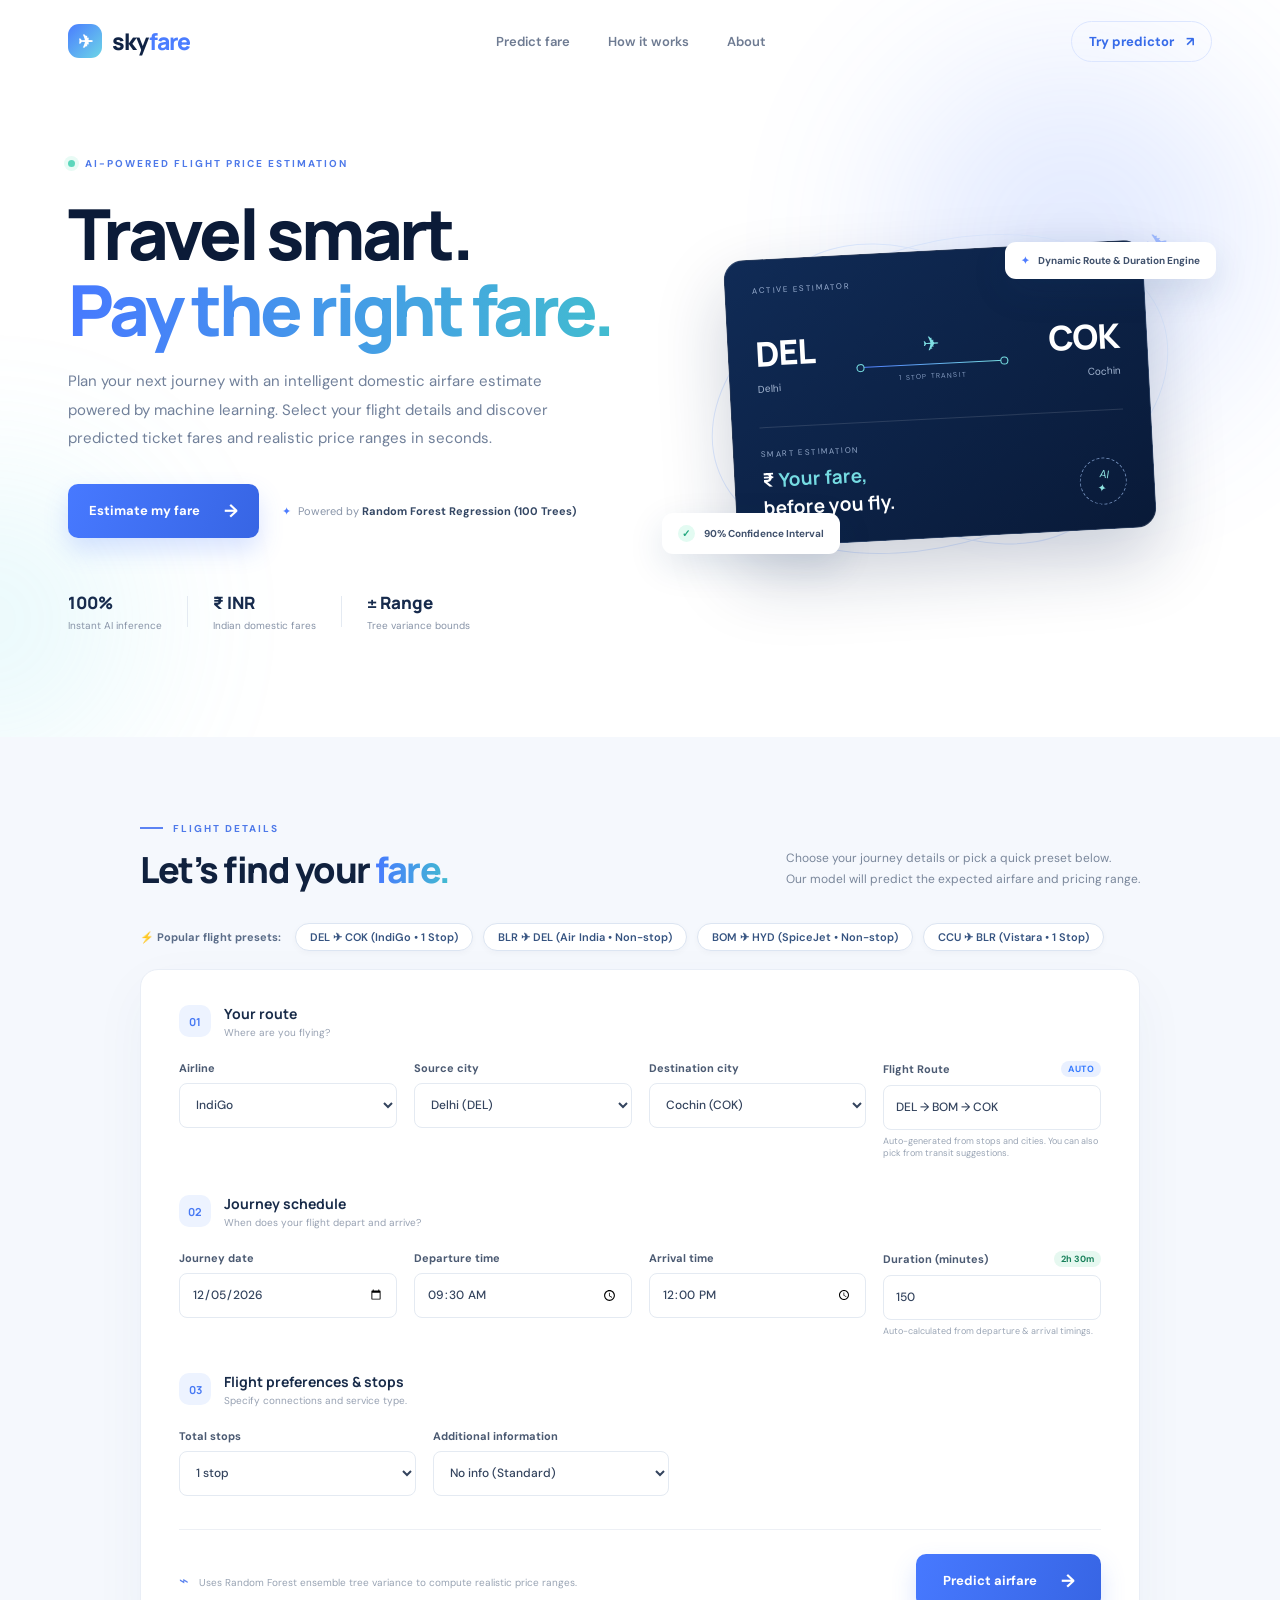
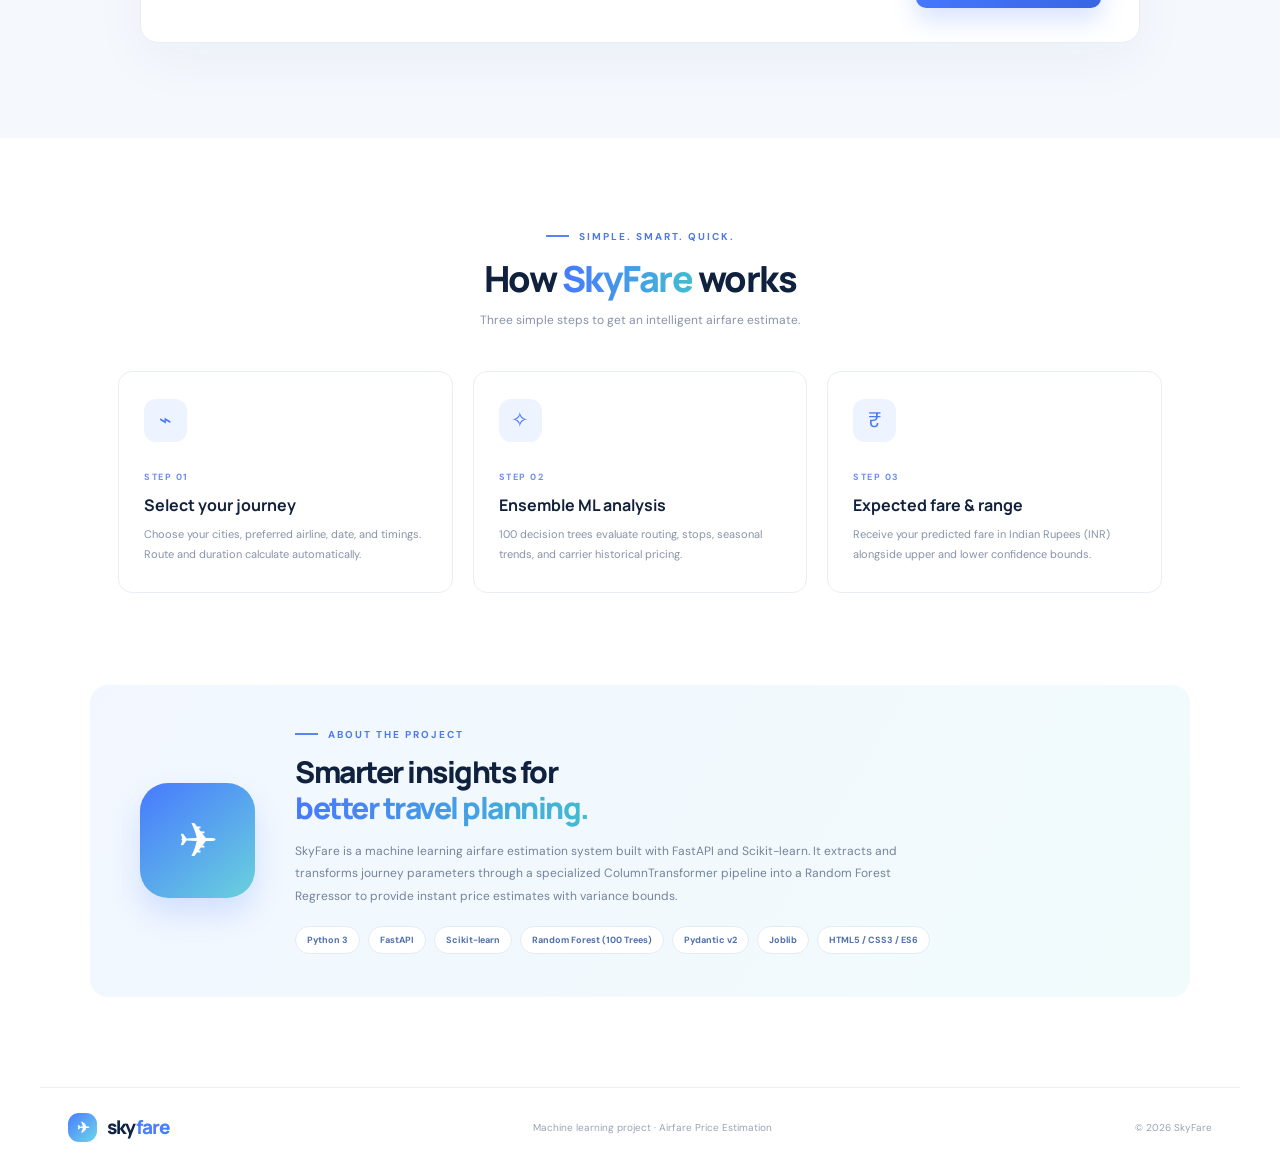
==== index.html @ 03c6019f "Update frontend with auto-route, auto-duration, confidence range, and presets" ====
<!DOCTYPE html>
<html lang="en">
<head>
  <meta charset="UTF-8" />
  <meta name="viewport" content="width=device-width, initial-scale=1.0" />
  <meta name="theme-color" content="#07152f" />
  <title>SkyFare — AI Airfare Predictor</title>
  <link rel="preconnect" href="https://fonts.googleapis.com">
  <link rel="preconnect" href="https://fonts.gstatic.com" crossorigin>
  <link href="https://fonts.googleapis.com/css2?family=DM+Sans:wght@400;500;600;700&family=Manrope:wght@400;500;600;700;800&display=swap" rel="stylesheet">
  <link rel="stylesheet" href="style.css" />
</head>
<body>
  <div class="ambient ambient-one"></div>
  <div class="ambient ambient-two"></div>

  <header class="topbar">
    <a class="brand" href="#">
      <span class="brand-icon">✈</span>
      <span>sky<span class="brand-accent">fare</span></span>
    </a>
    <nav>
      <a href="#predictor">Predict fare</a>
      <a href="#how-it-works">How it works</a>
      <a href="#about">About</a>
    </nav>
    <a class="top-cta" href="#predictor">Try predictor <span>↗</span></a>
  </header>

  <main>
    <section class="hero">
      <div class="hero-copy">
        <div class="eyebrow"><span class="live-dot"></span> AI-POWERED FLIGHT PRICE ESTIMATION</div>
        <h1>Travel smart.<br><span>Pay the right fare.</span></h1>
        <p class="hero-text">Plan your next journey with an intelligent domestic airfare estimate powered by machine learning. Select your flight details and discover predicted ticket fares and realistic price ranges in seconds.</p>
        <div class="hero-actions">
          <a class="primary-btn" href="#predictor">Estimate my fare <span>→</span></a>
          <div class="trust-note"><span class="trust-icon">✦</span><span>Powered by <b>Random Forest Regression (100 Trees)</b></span></div>
        </div>
        <div class="hero-stats">
          <div><strong>100%</strong><small>Instant AI inference</small></div>
          <i></i>
          <div><strong>₹ INR</strong><small>Indian domestic fares</small></div>
          <i></i>
          <div><strong>± Range</strong><small>Tree variance bounds</small></div>
        </div>
      </div>
      <div class="hero-visual">
        <div class="orbit orbit-a"></div><div class="orbit orbit-b"></div>
        <div class="flight-card">
          <div class="flight-card-top"><span>ACTIVE ESTIMATOR</span><span class="flight-status"><b></b> MODEL READY</span></div>
          <div class="route">
            <div><span class="airport-code" id="heroSrcCode">DEL</span><span class="airport-name" id="heroSrcName">Delhi</span></div>
            <div class="route-middle"><span>✈</span><div class="route-line"></div><small id="heroRouteText">DIRECT ROUTE</small></div>
            <div class="route-right"><span class="airport-code" id="heroDestCode">COK</span><span class="airport-name" id="heroDestName">Cochin</span></div>
          </div>
          <div class="flight-divider"></div>
          <div class="ticket-bottom">
            <div><small>SMART ESTIMATION</small><strong>₹ <span class="shine">Your fare,</span><br>before you fly.</strong></div>
            <div class="ticket-stamp">AI<br>✦</div>
          </div>
        </div>
        <div class="floating-chip chip-top"><span>✦</span> Dynamic Route & Duration Engine</div>
        <div class="floating-chip chip-bottom"><span class="chip-check">✓</span> 90% Confidence Interval</div>
        <div class="plane-decoration">✈</div>
      </div>
    </section>

    <section class="predict-section" id="predictor">
      <div class="section-heading">
        <div>
          <div class="eyebrow"><span class="eyebrow-line"></span> FLIGHT DETAILS</div>
          <h2>Let’s find your <span>fare.</span></h2>
        </div>
        <p>Choose your journey details or pick a quick preset below.<br>Our model will predict the expected airfare and pricing range.</p>
      </div>

      <!-- Quick Presets -->
      <div class="presets-container">
        <span class="presets-label">⚡ Popular flight presets:</span>
        <div class="presets-pills">
          <button type="button" class="preset-pill" data-preset="del_cok">DEL ✈ COK (IndiGo • 1 Stop)</button>
          <button type="button" class="preset-pill" data-preset="blr_del">BLR ✈ DEL (Air India • Non-stop)</button>
          <button type="button" class="preset-pill" data-preset="bom_hyd">BOM ✈ HYD (SpiceJet • Non-stop)</button>
          <button type="button" class="preset-pill" data-preset="ccu_blr">CCU ✈ BLR (Vistara • 1 Stop)</button>
        </div>
      </div>

      <form id="fareForm" class="predict-card">
        <!-- Section 1: Route -->
        <div class="form-section-title">
          <span class="step-number">01</span>
          <div><b>Your route</b><small>Where are you flying?</small></div>
        </div>
        <div class="form-grid">
          <label class="field">
            <span>Airline</span>
            <select id="Airline" required>
              <option value="">Select airline</option>
              <option value="IndiGo" selected>IndiGo</option>
              <option value="Air India">Air India</option>
              <option value="Jet Airways">Jet Airways</option>
              <option value="SpiceJet">SpiceJet</option>
              <option value="Vistara">Vistara</option>
              <option value="Air Asia">Air Asia</option>
              <option value="GoAir">GoAir</option>
              <option value="Multiple carriers">Multiple carriers</option>
              <option value="Jet Airways Business">Jet Airways Business</option>
              <option value="Trujet">Trujet</option>
              <option value="Multiple carriers Premium economy">Multiple carriers Premium economy</option>
              <option value="Vistara Premium economy">Vistara Premium economy</option>
            </select>
          </label>

          <label class="field">
            <span>Source city</span>
            <select id="Source" required>
              <option value="">Select source</option>
              <option value="Delhi" selected>Delhi (DEL)</option>
              <option value="Banglore">Bengaluru (BLR)</option>
              <option value="Mumbai">Mumbai (BOM)</option>
              <option value="Kolkata">Kolkata (CCU)</option>
              <option value="Chennai">Chennai (MAA)</option>
            </select>
          </label>

          <label class="field">
            <span>Destination city</span>
            <select id="Destination" required>
              <option value="">Select destination</option>
              <option value="Cochin" selected>Cochin (COK)</option>
              <option value="New Delhi">New Delhi (DEL)</option>
              <option value="Delhi">Delhi (DEL)</option>
              <option value="Hyderabad">Hyderabad (HYD)</option>
              <option value="Banglore">Bengaluru (BLR)</option>
              <option value="Kolkata">Kolkata (CCU)</option>
            </select>
          </label>

          <label class="field">
            <span class="field-title-row">
              <span>Flight Route</span>
              <span id="routeAutoBadge" class="auto-tag">Auto</span>
            </span>
            <input id="Route" type="text" list="routeSuggestions" placeholder="e.g. DEL → BOM → COK" required />
            <datalist id="routeSuggestions"></datalist>
            <small class="field-hint" id="routeHint">Auto-generated from stops and cities. You can also pick from transit suggestions.</small>
          </label>
        </div>

        <!-- Section 2: Journey Schedule -->
        <div class="form-section-title section-spaced">
          <span class="step-number">02</span>
          <div><b>Journey schedule</b><small>When does your flight depart and arrive?</small></div>
        </div>
        <div class="form-grid">
          <label class="field">
            <span>Journey date</span>
            <input id="Journey_Date" type="date" required />
          </label>

          <label class="field">
            <span>Departure time</span>
            <input id="Dep_Time" type="time" value="09:30" required />
          </label>

          <label class="field">
            <span>Arrival time</span>
            <input id="Arrival_Time" type="time" value="12:00" required />
          </label>

          <label class="field">
            <span class="field-title-row">
              <span>Duration (minutes)</span>
              <span id="durationBadge" class="duration-badge">2h 30m</span>
              <span id="nextDayBadge" class="next-day-badge" style="display:none;">+1 Day</span>
            </span>
            <input id="Duration" type="number" min="1" max="2500" value="150" placeholder="e.g. 150" required />
            <small class="field-hint">Auto-calculated from departure & arrival timings.</small>
          </label>
        </div>

        <!-- Section 3: Preferences -->
        <div class="form-section-title section-spaced">
          <span class="step-number">03</span>
          <div><b>Flight preferences & stops</b><small>Specify connections and service type.</small></div>
        </div>
        <div class="form-grid form-grid-last">
          <label class="field">
            <span>Total stops</span>
            <select id="Total_Stops" required>
              <option value="0">Non-stop (Direct)</option>
              <option value="1" selected>1 stop</option>
              <option value="2">2 stops</option>
              <option value="3">3 stops</option>
              <option value="4">4 stops</option>
            </select>
          </label>

          <label class="field">
            <span>Additional information</span>
            <select id="Additional_Info">
              <option value="No info" selected>No info (Standard)</option>
              <option value="In-flight meal not included">In-flight meal not included</option>
              <option value="No check-in baggage included">No check-in baggage included</option>
              <option value="1 Short layover">1 Short layover</option>
              <option value="1 Long layover">1 Long layover</option>
              <option value="Business class">Business class</option>
              <option value="Change airports">Change airports</option>
            </select>
          </label>
        </div>

        <div class="form-footer">
          <div class="secure-note">
            <span>⌁</span> Uses Random Forest ensemble tree variance to compute realistic price ranges.
          </div>
          <button class="primary-btn submit-btn" type="submit" id="predictBtn">
            Predict airfare <span>→</span>
          </button>
        </div>
        <div id="errorMessage" class="message error-message" role="alert"></div>
      </form>

      <!-- Prediction Result Display -->
      <div id="resultCard" class="result-card" aria-live="polite">
        <div class="result-icon">✦</div>
        <div class="result-content">
          <div class="result-top-bar">
            <span class="result-label">YOUR ESTIMATED AIRFARE</span>
            <span id="confidencePill" class="confidence-pill">High confidence</span>
          </div>
          <div class="result-price" id="predictedFare">₹0.00</div>
          
          <div class="result-range-box" id="rangeBox">
            <span class="range-label">Realistic Fare Range:</span>
            <strong id="fareRangeText">₹0 – ₹0</strong>
            <small>(Based on 10th to 90th percentile tree ensemble estimates)</small>
          </div>

          <div class="result-chips" id="resultChips">
            <!-- Dynamically populated tags -->
          </div>
          <p class="result-disclaimer">AI-generated estimation based on historical domestic airline pricing patterns.</p>
        </div>
        <button type="button" id="resetBtn" class="reset-btn">Estimate another flight ↗</button>
      </div>
    </section>

    <section class="how-section" id="how-it-works">
      <div class="center-heading">
        <div class="eyebrow"><span class="eyebrow-line"></span> SIMPLE. SMART. QUICK.</div>
        <h2>How <span>SkyFare</span> works</h2>
        <p>Three simple steps to get an intelligent airfare estimate.</p>
      </div>
      <div class="steps">
        <article class="step-card">
          <div class="step-icon">⌁</div>
          <span class="step-count">STEP 01</span>
          <h3>Select your journey</h3>
          <p>Choose your cities, preferred airline, date, and timings. Route and duration calculate automatically.</p>
        </article>
        <article class="step-card">
          <div class="step-icon">✧</div>
          <span class="step-count">STEP 02</span>
          <h3>Ensemble ML analysis</h3>
          <p>100 decision trees evaluate routing, stops, seasonal trends, and carrier historical pricing.</p>
        </article>
        <article class="step-card">
          <div class="step-icon">₹</div>
          <span class="step-count">STEP 03</span>
          <h3>Expected fare & range</h3>
          <p>Receive your predicted fare in Indian Rupees (INR) alongside upper and lower confidence bounds.</p>
        </article>
      </div>
    </section>

    <section class="about-section" id="about">
      <div class="about-mark">✈</div>
      <div>
        <div class="eyebrow"><span class="eyebrow-line"></span> ABOUT THE PROJECT</div>
        <h2>Smarter insights for<br><span>better travel planning.</span></h2>
        <p>SkyFare is a machine learning airfare estimation system built with FastAPI and Scikit-learn. It extracts and transforms journey parameters through a specialized ColumnTransformer pipeline into a Random Forest Regressor to provide instant price estimates with variance bounds.</p>
        <div class="tech-pills">
          <span>Python 3</span>
          <span>FastAPI</span>
          <span>Scikit-learn</span>
          <span>Random Forest (100 Trees)</span>
          <span>Pydantic v2</span>
          <span>Joblib</span>
          <span>HTML5 / CSS3 / ES6</span>
        </div>
      </div>
    </section>
  </main>

  <footer>
    <a class="brand" href="#">
      <span class="brand-icon">✈</span>
      <span>sky<span class="brand-accent">fare</span></span>
    </a>
    <span>Machine learning project · Airfare Price Estimation</span>
    <span>© 2026 SkyFare</span>
  </footer>

  <script src="script.js"></script>
</body>
</html>
---- style.css ----
*{box-sizing:border-box;margin:0;padding:0}
:root{--navy:#07152f;--navy2:#0c2144;--blue:#4779ff;--cyan:#71d9e8;--ink:#12213c;--muted:#71809a;--line:#e8edf5;--pale:#f5f8fd}
html{scroll-behavior:smooth}body{font-family:"DM Sans",sans-serif;color:var(--ink);background:#fff;overflow-x:hidden}
a{text-decoration:none;color:inherit}.ambient{position:absolute;border-radius:50%;filter:blur(90px);opacity:.16;pointer-events:none}.ambient-one{width:360px;height:360px;background:#4e7dff;top:60px;right:2%}.ambient-two{width:280px;height:280px;background:#65d7e8;top:480px;left:-150px}
.topbar{height:82px;max-width:1200px;margin:auto;padding:0 28px;display:flex;align-items:center;justify-content:space-between;position:relative;z-index:2}.brand{display:flex;align-items:center;gap:10px;font:800 23px Manrope,sans-serif;letter-spacing:-1px;color:#102344}.brand-icon{display:grid;place-items:center;width:34px;height:34px;border-radius:11px;background:linear-gradient(135deg,#4a7dff,#6dd6e7);color:white;font-size:18px}.brand-accent{color:#4b7dff}.topbar nav{display:flex;gap:38px;color:#6e7b92;font-size:13px;font-weight:600}.topbar nav a:hover{color:#4779ff}.top-cta{font-size:13px;font-weight:700;color:#376be9;border:1px solid #dce6ff;border-radius:30px;padding:11px 17px}.top-cta span{margin-left:9px}
.hero{max-width:1200px;margin:0 auto;padding:75px 28px 105px;display:grid;grid-template-columns:1.02fr .98fr;align-items:center;gap:35px;position:relative;z-index:1}.eyebrow{font-size:10px;letter-spacing:2px;color:#4e79e9;font-weight:700;display:flex;align-items:center;gap:10px}.live-dot{width:7px;height:7px;background:#5bd6bb;border-radius:50%;box-shadow:0 0 0 4px #e8fbf5}.hero h1{font:800 clamp(48px,5.5vw,72px)/1.08 Manrope,sans-serif;letter-spacing:-3.7px;color:#0b1b38;margin:25px 0 20px}.hero h1 span,.section-heading h2 span,.center-heading h2 span,.about-section h2 span{background:linear-gradient(90deg,#4779ff,#42bcd0);-webkit-background-clip:text;background-clip:text;color:transparent}.hero-text{max-width:510px;color:#71809a;font-size:15px;line-height:1.9}.hero-actions{display:flex;align-items:center;gap:23px;margin-top:31px;flex-wrap:wrap}.primary-btn{border:0;display:inline-flex;align-items:center;justify-content:center;gap:24px;padding:15px 21px;border-radius:10px;background:linear-gradient(110deg,#4779ff,#3765e4);color:white;font:700 13px "DM Sans";box-shadow:0 12px 25px #4779ff35;cursor:pointer;transition:.2s}.primary-btn:hover{transform:translateY(-2px);box-shadow:0 16px 30px #4779ff50}.primary-btn span{font-size:18px}.trust-note{font-size:11px;color:#8995a9}.trust-note b{color:#344764}.trust-icon{color:#4d7cff;margin-right:7px}.hero-stats{display:flex;align-items:center;gap:25px;margin-top:53px}.hero-stats div{display:flex;flex-direction:column;gap:5px}.hero-stats strong{font:800 17px Manrope;color:#172b4d}.hero-stats small{font-size:10px;color:#8793a7}.hero-stats i{height:31px;width:1px;background:#e4eaf2}
.hero-visual{height:400px;display:grid;place-items:center;position:relative}.orbit{position:absolute;border:1px solid #dfeaff;border-radius:50%;transform:rotate(-18deg)}.orbit-a{width:470px;height:300px}.orbit-b{width:390px;height:250px;transform:rotate(34deg)}.flight-card{position:relative;z-index:1;width:min(100%,420px);padding:25px 27px 24px;background:linear-gradient(145deg,#102b56,#091a38);border:1px solid #ffffff22;border-radius:20px;box-shadow:0 30px 70px #10264c38;color:white;transform:rotate(-3deg)}.flight-card-top{display:flex;justify-content:space-between;align-items:center;font-size:8px;letter-spacing:1.5px;color:#9cb1d3}.flight-status{color:#8ce5d0;font-size:7px;letter-spacing:1px}.flight-status b{display:inline-block;width:5px;height:5px;background:#69dbb8;border-radius:50%;margin-right:5px}.route{display:flex;align-items:center;justify-content:space-between;margin:35px 0 30px}.airport-code{display:block;font:800 34px Manrope;letter-spacing:-1px}.airport-name{font-size:10px;color:#a6b8d3}.route-middle{width:42%;display:flex;flex-direction:column;align-items:center;gap:7px;color:#7fe0e5}.route-middle>span{font-size:20px}.route-line{height:1px;width:100%;background:linear-gradient(90deg,#4d79ff,#79e1e0);position:relative}.route-line:before,.route-line:after{content:"";position:absolute;top:-3px;width:6px;height:6px;border:1px solid #77dfe1;border-radius:50%;background:#10264b}.route-line:before{left:0}.route-line:after{right:0}.route-middle small{font-size:7px;letter-spacing:1.2px;color:#8198bd}.route-right{text-align:right}.flight-divider{height:1px;background:#ffffff20}.ticket-bottom{display:flex;justify-content:space-between;align-items:end;padding-top:21px}.ticket-bottom small{display:block;color:#93a8c9;font-size:8px;letter-spacing:1.4px;margin-bottom:8px}.ticket-bottom strong{font:700 19px/1.45 Manrope}.shine{color:#75dbe2}.ticket-stamp{width:47px;height:47px;border:1px dashed #6e8ab6;border-radius:50%;display:grid;place-content:center;text-align:center;color:#8fe3e1;font-size:11px;line-height:1.2;transform:rotate(12deg)}.floating-chip{position:absolute;z-index:2;padding:12px 16px;border-radius:11px;background:white;box-shadow:0 12px 35px #1b3d7020;font-size:10px;font-weight:700;color:#40516c}.chip-top{top:48px;right:-4px}.chip-top span{color:#4e7cff;margin-right:7px}.chip-bottom{bottom:40px;left:-7px}.chip-check{display:inline-grid;place-items:center;width:17px;height:17px;background:#e3fbf2;color:#22a77e;border-radius:50%;margin-right:7px}.plane-decoration{position:absolute;right:8%;top:8%;font-size:27px;color:#7ba1ff;transform:rotate(-12deg);opacity:.65}
.predict-section{background:var(--pale);padding:85px 24px 95px;position:relative}.section-heading{max-width:1000px;margin:0 auto 32px;display:flex;justify-content:space-between;align-items:end}.section-heading h2,.center-heading h2,.about-section h2{font:800 36px/1.2 Manrope;letter-spacing:-1.5px;margin-top:13px;color:#10213e}.section-heading p{font-size:12px;line-height:1.8;color:#7a879b}.eyebrow-line{width:23px;height:2px;background:#5c83f3}.predict-card{max-width:1000px;margin:auto;background:#fff;border:1px solid #e9eef6;border-radius:18px;padding:34px 38px;box-shadow:0 18px 55px #1b3d700b}.form-section-title{display:flex;align-items:center;gap:13px;margin-bottom:22px}.step-number{width:32px;height:32px;border-radius:10px;display:grid;place-items:center;background:#edf3ff;color:#4779f4;font:700 11px Manrope}.form-section-title b{display:block;font:700 14px Manrope;color:#182b49}.form-section-title small{display:block;color:#97a1b2;font-size:10px;margin-top:3px}.section-spaced{margin-top:35px}.form-grid{display:grid;grid-template-columns:repeat(4,1fr);gap:17px}.field{display:flex;flex-direction:column;gap:8px;font-size:11px;font-weight:700;color:#4b5a72}.field input,.field select{width:100%;height:45px;border:1px solid #e4eaf2;border-radius:8px;padding:0 12px;background:#fff;color:#34445e;font:500 12px "DM Sans";outline:none;transition:.2s}.field input:focus,.field select:focus{border-color:#6d91ff;box-shadow:0 0 0 3px #4779ff15}.field input::placeholder{color:#b0bac9}.field-hint{font-size:9px;color:#9aa5b5;font-weight:400;margin-top:-3px}.form-grid-last{grid-template-columns:repeat(2,minmax(0,1fr));max-width:490px}.form-footer{margin-top:33px;padding-top:24px;border-top:1px solid #edf0f5;display:flex;justify-content:space-between;align-items:center;gap:20px}.secure-note{font-size:10px;color:#98a3b3}.secure-note span{font-size:16px;color:#5b83ef;margin-right:7px}.submit-btn{min-width:185px}.message{display:none;margin-top:18px;padding:12px 14px;border-radius:8px;font-size:12px}.error-message{background:#fff0f0;color:#b43e4b}.result-card{display:none;max-width:1000px;margin:20px auto 0;padding:24px 30px;background:#0d2850;border-radius:15px;color:white;align-items:center;gap:18px;box-shadow:0 15px 35px #102b5625}.result-card.show{display:flex;animation:rise .4s ease}.result-icon{width:46px;height:46px;border-radius:14px;display:grid;place-items:center;background:#ffffff17;color:#7de0df;font-size:22px}.result-label{font-size:9px;letter-spacing:1.7px;color:#a9bddb}.result-price{font:800 34px Manrope;margin:4px 0}.result-card p{font-size:10px;color:#a9bddb}.reset-btn{margin-left:auto;border:1px solid #ffffff42;background:transparent;color:white;border-radius:8px;padding:11px 14px;font:600 10px "DM Sans";cursor:pointer}
.how-section{max-width:1100px;margin:auto;padding:92px 28px}.center-heading{text-align:center}.center-heading .eyebrow{justify-content:center}.center-heading h2{margin-top:14px}.center-heading>p{font-size:12px;color:#8793a7;margin-top:12px}.steps{display:grid;grid-template-columns:repeat(3,1fr);gap:20px;margin-top:43px}.step-card{padding:27px 25px;border:1px solid #e9eef5;border-radius:14px;background:#fff;transition:.2s}.step-card:hover{transform:translateY(-5px);box-shadow:0 18px 40px #1c3d7010}.step-icon{width:43px;height:43px;display:grid;place-items:center;border-radius:12px;background:#edf3ff;color:#4779f4;font-size:21px;margin-bottom:22px}.step-count{font-size:9px;letter-spacing:1.5px;color:#6b8df1;font-weight:700}.step-card h3{font:700 16px Manrope;margin:9px 0}.step-card p{font-size:11px;line-height:1.8;color:#8793a7}
.about-section{max-width:1100px;margin:0 auto 90px;padding:43px 50px;background:linear-gradient(120deg,#f2f7ff,#f1fbfc);border-radius:18px;display:flex;gap:40px;align-items:center}.about-mark{flex:0 0 115px;height:115px;border-radius:28px;background:linear-gradient(140deg,#4779ff,#69d2dc);display:grid;place-items:center;color:white;font-size:48px;box-shadow:0 16px 30px #4779ff30}.about-section h2{font-size:30px}.about-section p{max-width:650px;font-size:12px;line-height:1.9;color:#74839a;margin:14px 0 18px}.tech-pills{display:flex;gap:8px;flex-wrap:wrap}.tech-pills span{font-size:9px;font-weight:700;color:#4f6fae;background:#fff;border:1px solid #e3ebf8;border-radius:20px;padding:7px 11px}
footer{max-width:1200px;margin:auto;padding:25px 28px 32px;display:flex;align-items:center;justify-content:space-between;border-top:1px solid #edf0f5}footer .brand{font-size:19px}footer .brand-icon{width:29px;height:29px;font-size:15px}footer>span{font-size:10px;color:#9aa4b3}
@keyframes rise{from{opacity:0;transform:translateY(12px)}to{opacity:1;transform:translateY(0)}}
@media(max-width:850px){.hero{grid-template-columns:1fr;padding-top:55px;gap:5px}.hero-visual{height:360px}.hero-copy{max-width:650px}.form-grid{grid-template-columns:repeat(2,1fr)}.section-heading{align-items:start;gap:20px}.about-section{margin-left:24px;margin-right:24px}}
@media(max-width:600px){.topbar{height:70px;padding:0 19px}.topbar nav{display:none}.top-cta{font-size:11px;padding:9px 12px}.hero{padding:48px 21px 70px}.hero h1{font-size:49px;letter-spacing:-2.7px}.hero-text{font-size:13px}.hero-stats{gap:14px;margin-top:38px}.hero-stats small{font-size:8px}.hero-visual{height:320px;margin-top:5px}.flight-card{padding:21px;width:94%}.airport-code{font-size:29px}.chip-top{right:0;top:17px}.chip-bottom{left:0;bottom:16px}.orbit-a{width:340px;height:250px}.orbit-b{width:300px;height:210px}.predict-section{padding:65px 15px}.section-heading{display:block;padding:0 7px}.section-heading h2,.center-heading h2{font-size:30px}.section-heading p{margin-top:12px}.predict-card{padding:25px 19px}.form-grid,.form-grid-last{grid-template-columns:1fr;max-width:none;gap:14px}.section-spaced{margin-top:29px}.form-footer{align-items:stretch;flex-direction:column}.submit-btn{width:100%}.result-card{align-items:flex-start;flex-wrap:wrap;padding:20px}.result-price{font-size:29px}.reset-btn{margin:5px 0 0 64px}.how-section{padding:68px 20px}.steps{grid-template-columns:1fr;gap:12px;margin-top:30px}.step-card{padding:22px}.about-section{margin:0 15px 60px;padding:28px 23px;display:block}.about-mark{width:75px;height:75px;font-size:33px;margin-bottom:25px;border-radius:20px}.about-section h2{font-size:27px}footer{padding:22px 20px;gap:12px;flex-wrap:wrap}footer>span:nth-child(2){order:3;width:100%}}

.spinner{display:inline-block;width:13px;height:13px;border:2px solid #ffffff70;border-top-color:#fff;border-radius:50%;animation:spin .7s linear infinite}@keyframes spin{to{transform:rotate(360deg)}}

/* ========================================================
   SkyFare 2.0 Upgraded Styles: Presets, Badges, Ranges
   ======================================================== */
.presets-container{max-width:1000px;margin:0 auto 18px;display:flex;align-items:center;gap:14px;flex-wrap:wrap}
.presets-label{font-size:11px;font-weight:700;color:#5a6c88}
.presets-pills{display:flex;gap:10px;flex-wrap:wrap}
.preset-pill{border:1px solid #dce5f2;background:#fff;border-radius:20px;padding:6px 14px;font:600 11px 'DM Sans',sans-serif;color:#355380;cursor:pointer;transition:all .2s ease;box-shadow:0 2px 6px #10264c08}
.preset-pill:hover{border-color:#4779ff;color:#4779ff;transform:translateY(-1px);box-shadow:0 4px 12px #4779ff20}
.preset-pill:active{transform:translateY(0)}

.field-title-row{display:flex;justify-content:space-between;align-items:center;width:100%}
.auto-tag{font-size:9px;font-weight:700;color:#357aff;background:#e9f0ff;padding:2px 7px;border-radius:10px;text-transform:uppercase;letter-spacing:.5px}
.duration-badge{font-size:9px;font-weight:700;color:#18805a;background:#e6f8f0;padding:2px 7px;border-radius:10px}
.next-day-badge{font-size:9px;font-weight:700;color:#c05621;background:#feebc8;padding:2px 7px;border-radius:10px}

.result-content{flex:1;display:flex;flex-direction:column;gap:6px}
.result-top-bar{display:flex;align-items:center;gap:12px;flex-wrap:wrap}
.confidence-pill{font-size:9px;font-weight:700;color:#49e3be;background:#ffffff15;border:1px solid #49e3be40;padding:3px 9px;border-radius:12px;text-transform:uppercase;letter-spacing:.8px}

.result-range-box{margin:8px 0;padding:10px 14px;background:#ffffff0d;border:1px solid #ffffff1a;border-radius:10px;display:flex;align-items:baseline;gap:8px;flex-wrap:wrap}
.range-label{font-size:11px;color:#9cb5d8}
.result-range-box strong{font:700 16px Manrope,sans-serif;color:#7fe0e5}
.result-range-box small{font-size:9px;color:#859bb8}

.result-chips{display:flex;gap:8px;margin-top:4px;flex-wrap:wrap}
.result-chip{font-size:10px;font-weight:600;color:#cfe2ff;background:#ffffff12;padding:4px 10px;border-radius:6px;border:1px solid #ffffff18}
.result-disclaimer{font-size:9px;color:#89a2c3;margin-top:6px}
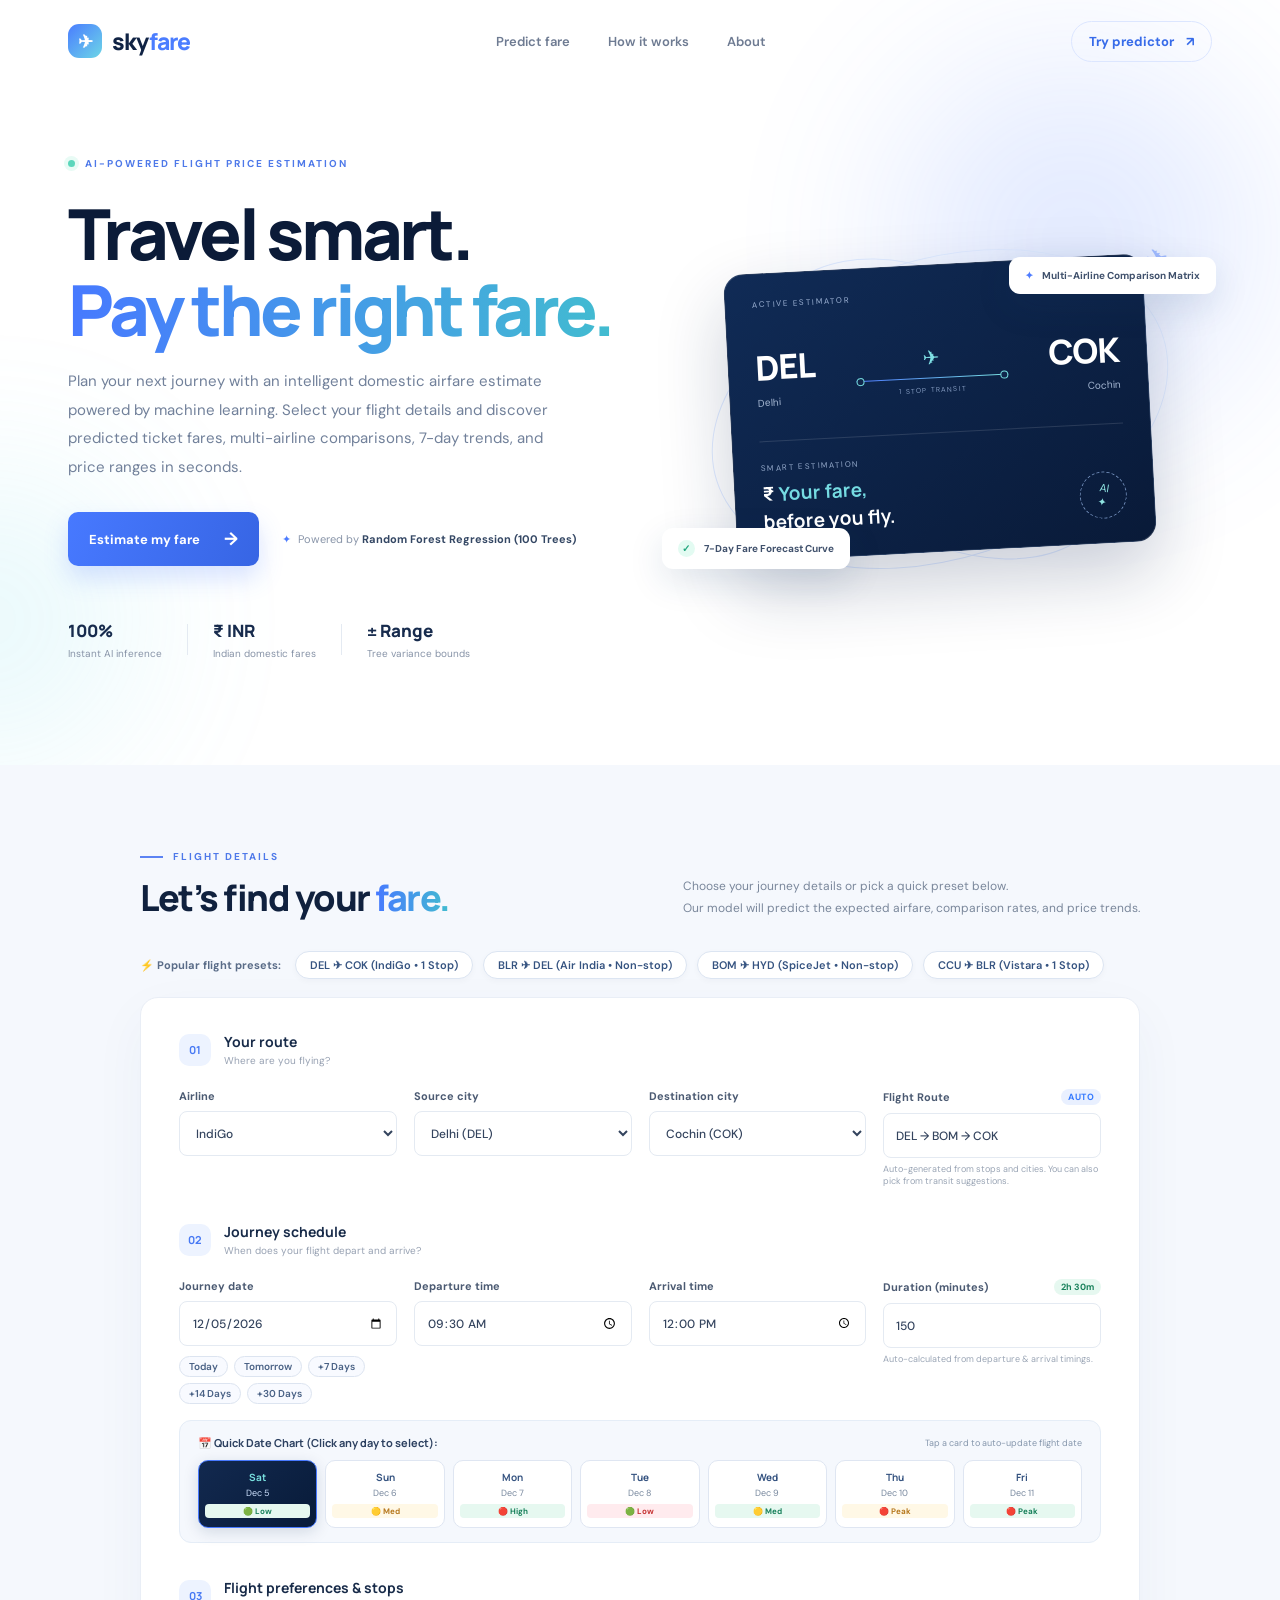
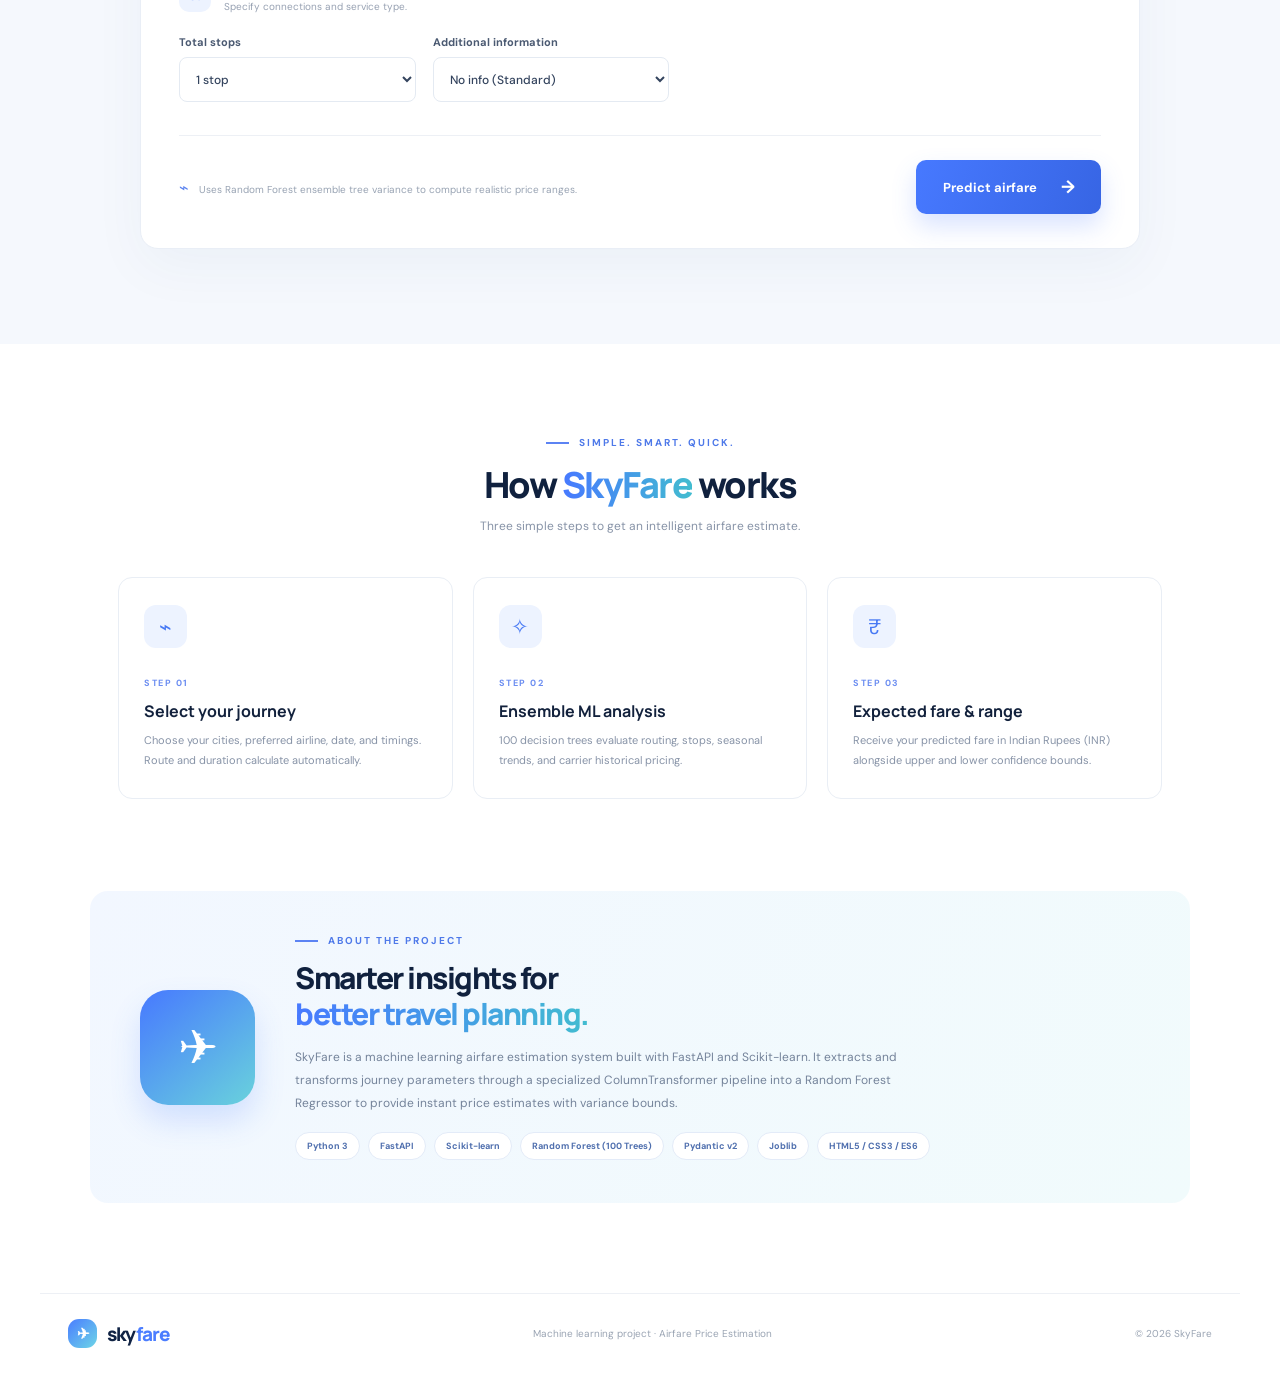
==== commit 236ab544: "Update frontend branch with date strip, multi-airline comparison, and 7-day trend chart" ====
--- a/index.html
+++ b/index.html
@@ -32,7 +32,7 @@
       <div class="hero-copy">
         <div class="eyebrow"><span class="live-dot"></span> AI-POWERED FLIGHT PRICE ESTIMATION</div>
         <h1>Travel smart.<br><span>Pay the right fare.</span></h1>
-        <p class="hero-text">Plan your next journey with an intelligent domestic airfare estimate powered by machine learning. Select your flight details and discover predicted ticket fares and realistic price ranges in seconds.</p>
+        <p class="hero-text">Plan your next journey with an intelligent domestic airfare estimate powered by machine learning. Select your flight details and discover predicted ticket fares, multi-airline comparisons, 7-day trends, and price ranges in seconds.</p>
         <div class="hero-actions">
           <a class="primary-btn" href="#predictor">Estimate my fare <span>→</span></a>
           <div class="trust-note"><span class="trust-icon">✦</span><span>Powered by <b>Random Forest Regression (100 Trees)</b></span></div>
@@ -60,8 +60,8 @@
             <div class="ticket-stamp">AI<br>✦</div>
           </div>
         </div>
-        <div class="floating-chip chip-top"><span>✦</span> Dynamic Route & Duration Engine</div>
-        <div class="floating-chip chip-bottom"><span class="chip-check">✓</span> 90% Confidence Interval</div>
+        <div class="floating-chip chip-top"><span>✦</span> Multi-Airline Comparison Matrix</div>
+        <div class="floating-chip chip-bottom"><span class="chip-check">✓</span> 7-Day Fare Forecast Curve</div>
         <div class="plane-decoration">✈</div>
       </div>
     </section>
@@ -72,7 +72,7 @@
           <div class="eyebrow"><span class="eyebrow-line"></span> FLIGHT DETAILS</div>
           <h2>Let’s find your <span>fare.</span></h2>
         </div>
-        <p>Choose your journey details or pick a quick preset below.<br>Our model will predict the expected airfare and pricing range.</p>
+        <p>Choose your journey details or pick a quick preset below.<br>Our model will predict the expected airfare, comparison rates, and price trends.</p>
       </div>
 
       <!-- Quick Presets -->
@@ -154,10 +154,19 @@
           <div><b>Journey schedule</b><small>When does your flight depart and arrive?</small></div>
         </div>
         <div class="form-grid">
-          <label class="field">
-            <span>Journey date</span>
-            <input id="Journey_Date" type="date" required />
-          </label>
+          <div class="field field-date-group">
+            <label class="field">
+              <span>Journey date</span>
+              <input id="Journey_Date" type="date" required />
+            </label>
+            <div class="quick-dates-pills">
+              <button type="button" class="date-chip" data-days="0">Today</button>
+              <button type="button" class="date-chip" data-days="1">Tomorrow</button>
+              <button type="button" class="date-chip" data-days="7">+7 Days</button>
+              <button type="button" class="date-chip" data-days="14">+14 Days</button>
+              <button type="button" class="date-chip" data-days="30">+30 Days</button>
+            </div>
+          </div>
 
           <label class="field">
             <span>Departure time</span>
@@ -178,6 +187,17 @@
             <input id="Duration" type="number" min="1" max="2500" value="150" placeholder="e.g. 150" required />
             <small class="field-hint">Auto-calculated from departure & arrival timings.</small>
           </label>
+        </div>
+
+        <!-- Interactive 7-Day Date Calendar Strip -->
+        <div class="date-strip-container">
+          <div class="date-strip-header">
+            <span class="date-strip-title">📅 Quick Date Chart (Click any day to select):</span>
+            <span class="date-strip-hint">Tap a card to auto-update flight date</span>
+          </div>
+          <div class="date-cards-strip" id="dateCardsStrip">
+            <!-- Dynamically populated with 7 interactive day cards -->
+          </div>
         </div>
 
         <!-- Section 3: Preferences -->
@@ -241,7 +261,57 @@
           <div class="result-chips" id="resultChips">
             <!-- Dynamically populated tags -->
           </div>
-          <p class="result-disclaimer">AI-generated estimation based on historical domestic airline pricing patterns.</p>
+
+          <!-- Feature 1: Buy Now vs. Wait Advisory -->
+          <div class="advisory-card" id="advisoryCard">
+            <div class="advisory-badge" id="advisoryBadge">BUY NOW</div>
+            <div class="advisory-text">
+              <b id="advisoryHeadline">Optimal Booking Window</b>
+              <p id="advisoryMessage">Seats in lower booking classes are selling out.</p>
+            </div>
+          </div>
+
+          <!-- Feature 2: 7-Day Fare Trend Chart -->
+          <div class="trend-section" id="trendSection">
+            <div class="trend-header">
+              <span class="trend-title">📅 7-Day Fare Forecast Curve</span>
+              <small class="trend-subtitle">Click any day to switch date</small>
+            </div>
+            <div class="trend-bars" id="trendBars">
+              <!-- Rendered dynamically -->
+            </div>
+          </div>
+
+          <!-- Feature 3: Multi-Airline Comparison Matrix -->
+          <div class="airline-comp-section" id="airlineCompSection">
+            <div class="comp-header">
+              <span class="comp-title">✈️ Live Multi-Airline Fare Comparison</span>
+              <small class="comp-subtitle">Compare rates for this route & schedule</small>
+            </div>
+            <div class="airline-grid" id="airlineGrid">
+              <!-- Rendered dynamically -->
+            </div>
+          </div>
+
+          <!-- Feature 4: Explainable AI (XAI) Cost Breakdown -->
+          <div class="xai-section" id="xaiSection">
+            <div class="xai-header">
+              <span class="xai-title">🧠 Explainable AI (XAI) — Price Drivers</span>
+              <small class="xai-subtitle">Estimated factor contributions</small>
+            </div>
+            <div class="xai-list" id="xaiList">
+              <!-- Rendered dynamically -->
+            </div>
+          </div>
+
+          <!-- Feature 5: Direct vs Connecting Tradeoff -->
+          <div class="tradeoff-card" id="tradeoffCard">
+            <div class="tradeoff-icon">⚖️</div>
+            <div class="tradeoff-body">
+              <b>Non-Stop vs. 1-Stop Transit Trade-off</b>
+              <p id="tradeoffText">Loading comparison...</p>
+            </div>
+          </div>
         </div>
         <button type="button" id="resetBtn" class="reset-btn">Estimate another flight ↗</button>
       </div>
--- a/style.css
+++ b/style.css
@@ -42,3 +42,96 @@
 .result-chips{display:flex;gap:8px;margin-top:4px;flex-wrap:wrap}
 .result-chip{font-size:10px;font-weight:600;color:#cfe2ff;background:#ffffff12;padding:4px 10px;border-radius:6px;border:1px solid #ffffff18}
 .result-disclaimer{font-size:9px;color:#89a2c3;margin-top:6px}
+
+/* ========================================================
+   SkyFare 2.5 — Interactive Date Strip & ML Features
+   ======================================================== */
+.field-date-group{display:flex;flex-direction:column;gap:8px}
+.quick-dates-pills{display:flex;gap:6px;flex-wrap:wrap;margin-top:2px}
+.date-chip{border:1px solid #dce4f0;background:#f8faff;border-radius:12px;padding:3px 9px;font:600 10px 'DM Sans',sans-serif;color:#496185;cursor:pointer;transition:.15s}
+.date-chip:hover{background:#4779ff;color:#fff;border-color:#4779ff}
+
+.date-strip-container{margin-top:16px;padding:14px 18px;background:#f5f8fd;border:1px solid #e5edf7;border-radius:12px}
+.date-strip-header{display:flex;justify-content:space-between;align-items:center;margin-bottom:10px}
+.date-strip-title{font:700 11px Manrope,sans-serif;color:#2c4060}
+.date-strip-hint{font-size:9px;color:#8596ac}
+.date-cards-strip{display:grid;grid-template-columns:repeat(7,1fr);gap:8px}
+.date-card{padding:9px 6px;background:#fff;border:1px solid #dfe6f2;border-radius:10px;text-align:center;cursor:pointer;transition:all .2s ease;display:flex;flex-direction:column;gap:3px}
+.date-card:hover{transform:translateY(-2px);border-color:#4779ff;box-shadow:0 4px 12px #4779ff18}
+.date-card.active{background:linear-gradient(135deg,#12294f,#081b39);border-color:#4779ff;color:#fff;box-shadow:0 4px 15px #11284d25}
+.date-card-day{font:700 10px Manrope;color:#355380}
+.date-card.active .date-card-day{color:#79e1e0}
+.date-card-date{font-size:9px;color:#78889e}
+.date-card.active .date-card-date{color:#cfe2ff}
+.date-card-tag{font-size:8px;font-weight:700;padding:2px 4px;border-radius:4px;margin-top:2px;display:inline-block}
+.tag-low{background:#e6f8f0;color:#18805a}
+.tag-med{background:#fff8e6;color:#b7791f}
+.tag-high{background:#ffebee;color:#c53030}
+
+/* Advisory Banner */
+.advisory-card{display:flex;align-items:center;gap:14px;padding:14px 18px;background:#ffffff12;border:1px solid #ffffff24;border-radius:12px;margin:12px 0}
+.advisory-badge{font:800 11px Manrope;padding:5px 12px;border-radius:8px;letter-spacing:.8px;text-transform:uppercase;white-space:nowrap}
+.badge-danger{background:#e53e3e;color:#fff}
+.badge-warning{background:#dd6b20;color:#fff}
+.badge-info{background:#3182ce;color:#fff}
+.badge-success{background:#38a169;color:#fff}
+.advisory-text b{display:block;font:700 13px Manrope;color:#fff;margin-bottom:2px}
+.advisory-text p{font-size:10px;color:#adc3e2;line-height:1.4}
+
+/* 7-Day Trend Chart */
+.trend-section{margin:14px 0;padding:16px 20px;background:#ffffff0d;border:1px solid #ffffff18;border-radius:12px}
+.trend-header{display:flex;justify-content:space-between;align-items:baseline;margin-bottom:14px}
+.trend-title{font:700 12px Manrope;color:#7fe0e5}
+.trend-subtitle{font-size:9px;color:#8ba2c2}
+.trend-bars{display:grid;grid-template-columns:repeat(7,1fr);gap:10px;align-items:end;height:140px;padding-top:20px}
+.trend-bar-wrapper{display:flex;flex-direction:column;align-items:center;height:100%;justify-content:flex-end;cursor:pointer;transition:.15s}
+.trend-bar-wrapper:hover .trend-bar{filter:brightness(1.2)}
+.trend-bar{width:100%;background:linear-gradient(180deg,#4779ff,#2b51bc);border-radius:6px 6px 0 0;min-height:15px;transition:all .3s ease;position:relative}
+.trend-bar.cheapest{background:linear-gradient(180deg,#38d39f,#1e9870);box-shadow:0 0 14px #38d39f40}
+.trend-bar.selected{background:linear-gradient(180deg,#7fe0e5,#3498db);box-shadow:0 0 14px #7fe0e550}
+.trend-bar-price{font:700 9px Manrope;color:#fff;margin-bottom:4px;white-space:nowrap}
+.trend-bar-label{font-size:9px;color:#8ba3c5;margin-top:6px;white-space:nowrap}
+.cheapest-badge{position:absolute;top:-18px;left:50%;transform:translateX(-50%);background:#22c55e;color:#fff;font:800 7px Manrope;padding:1px 5px;border-radius:4px;white-space:nowrap}
+
+/* Airline Comparison Grid */
+.airline-comp-section{margin:14px 0;padding:16px 20px;background:#ffffff0d;border:1px solid #ffffff18;border-radius:12px}
+.comp-header{display:flex;justify-content:space-between;align-items:baseline;margin-bottom:12px}
+.comp-title{font:700 12px Manrope;color:#7fe0e5}
+.comp-subtitle{font-size:9px;color:#8ba2c2}
+.airline-grid{display:grid;grid-template-columns:repeat(3,1fr);gap:10px}
+.airline-card{padding:12px 14px;background:#ffffff10;border:1px solid #ffffff1c;border-radius:10px;cursor:pointer;transition:.2s;position:relative}
+.airline-card:hover{transform:translateY(-2px);background:#ffffff18;border-color:#4779ff}
+.airline-card.cheapest{border-color:#38d39f;background:#38d39f15}
+.airline-card.selected{border-color:#7fe0e5;background:#7fe0e515}
+.airline-card-top{display:flex;justify-content:space-between;align-items:center;margin-bottom:6px}
+.airline-name{font:700 12px Manrope;color:#fff}
+.airline-tier{font-size:8px;color:#94a9c7}
+.airline-fare{font:800 16px Manrope;color:#7fe0e5;margin-top:4px}
+.badge-cheapest{font:700 7px Manrope;background:#22c55e;color:#fff;padding:2px 6px;border-radius:4px;text-transform:uppercase}
+.badge-selected{font:700 7px Manrope;background:#3b82f6;color:#fff;padding:2px 6px;border-radius:4px;text-transform:uppercase}
+
+/* Explainable AI (XAI) */
+.xai-section{margin:14px 0;padding:16px 20px;background:#ffffff0d;border:1px solid #ffffff18;border-radius:12px}
+.xai-header{display:flex;justify-content:space-between;align-items:baseline;margin-bottom:12px}
+.xai-title{font:700 12px Manrope;color:#7fe0e5}
+.xai-subtitle{font-size:9px;color:#8ba2c2}
+.xai-list{display:flex;flex-direction:column;gap:8px}
+.xai-item{display:flex;justify-content:space-between;align-items:center;padding:8px 12px;background:#ffffff08;border-radius:8px;font-size:10px}
+.xai-factor{color:#cfe0f7}
+.xai-amount{font:700 11px Manrope;color:#89e4df}
+
+/* Tradeoff Box */
+.tradeoff-card{display:flex;align-items:center;gap:12px;padding:12px 16px;background:#ffffff10;border:1px solid #ffffff1c;border-radius:10px;margin-top:12px}
+.tradeoff-icon{font-size:22px}
+.tradeoff-body b{display:block;font:700 11px Manrope;color:#fff;margin-bottom:2px}
+.tradeoff-body p{font-size:10px;color:#a3bad9}
+
+@media(max-width:850px){
+  .date-cards-strip{grid-template-columns:repeat(4,1fr)}
+  .airline-grid{grid-template-columns:repeat(2,1fr)}
+  .trend-bars{gap:6px}
+}
+@media(max-width:600px){
+  .date-cards-strip{grid-template-columns:repeat(2,1fr)}
+  .airline-grid{grid-template-columns:1fr}
+}
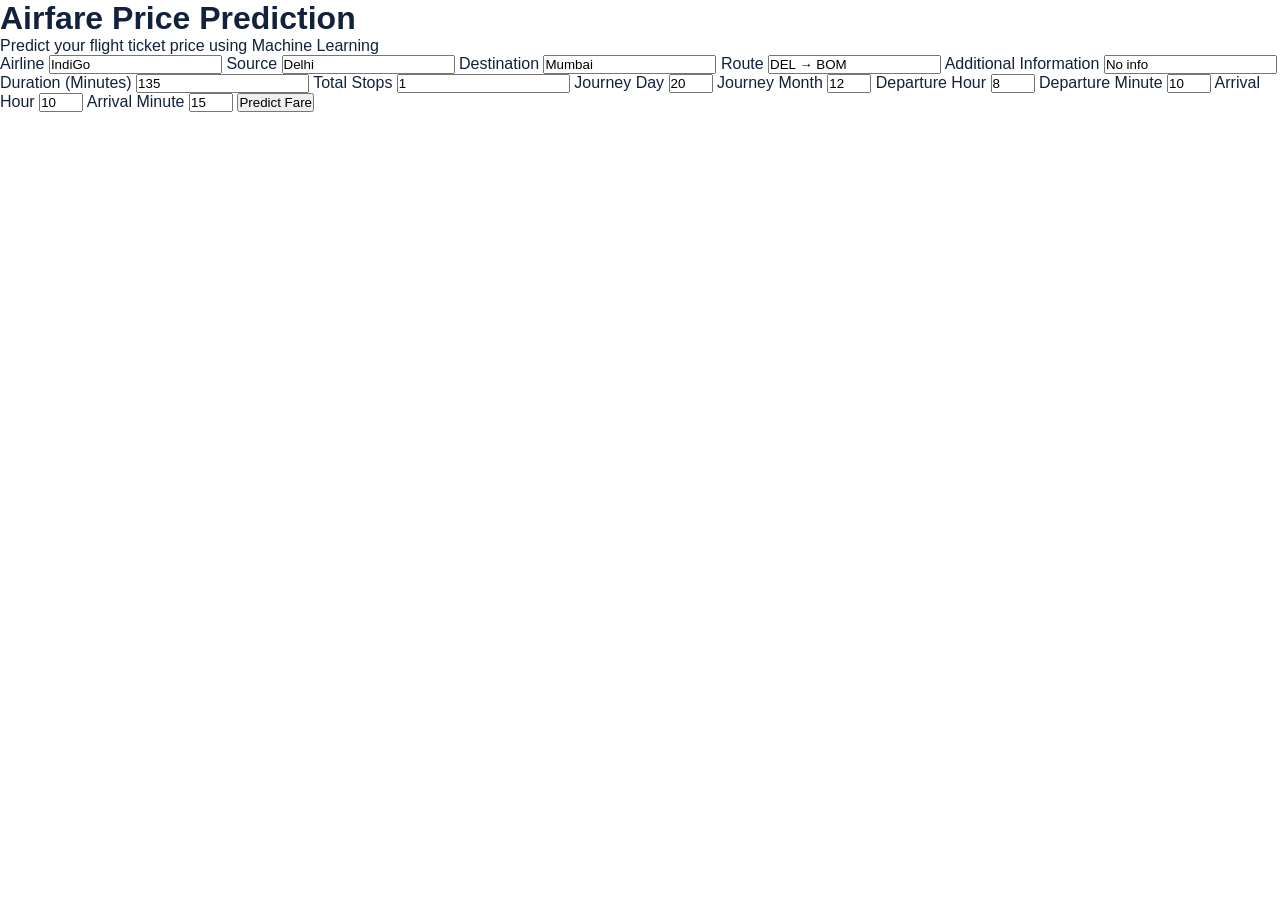
==== commit 5b6f57d9: "Update index.html" ====
--- a/index.html
+++ b/index.html
@@ -1,378 +1,67 @@
 <!DOCTYPE html>
-<html lang="en">
+<html>
 <head>
-  <meta charset="UTF-8" />
-  <meta name="viewport" content="width=device-width, initial-scale=1.0" />
-  <meta name="theme-color" content="#07152f" />
-  <title>SkyFare — AI Airfare Predictor</title>
-  <link rel="preconnect" href="https://fonts.googleapis.com">
-  <link rel="preconnect" href="https://fonts.gstatic.com" crossorigin>
-  <link href="https://fonts.googleapis.com/css2?family=DM+Sans:wght@400;500;600;700&family=Manrope:wght@400;500;600;700;800&display=swap" rel="stylesheet">
-  <link rel="stylesheet" href="style.css" />
+    <title>Airfare Price Prediction</title>
+    <link rel="stylesheet" href="style.css">
 </head>
+
 <body>
-  <div class="ambient ambient-one"></div>
-  <div class="ambient ambient-two"></div>
 
-  <header class="topbar">
-    <a class="brand" href="#">
-      <span class="brand-icon">✈</span>
-      <span>sky<span class="brand-accent">fare</span></span>
-    </a>
-    <nav>
-      <a href="#predictor">Predict fare</a>
-      <a href="#how-it-works">How it works</a>
-      <a href="#about">About</a>
-    </nav>
-    <a class="top-cta" href="#predictor">Try predictor <span>↗</span></a>
-  </header>
+    <div class="container">
 
-  <main>
-    <section class="hero">
-      <div class="hero-copy">
-        <div class="eyebrow"><span class="live-dot"></span> AI-POWERED FLIGHT PRICE ESTIMATION</div>
-        <h1>Travel smart.<br><span>Pay the right fare.</span></h1>
-        <p class="hero-text">Plan your next journey with an intelligent domestic airfare estimate powered by machine learning. Select your flight details and discover predicted ticket fares, multi-airline comparisons, 7-day trends, and price ranges in seconds.</p>
-        <div class="hero-actions">
-          <a class="primary-btn" href="#predictor">Estimate my fare <span>→</span></a>
-          <div class="trust-note"><span class="trust-icon">✦</span><span>Powered by <b>Random Forest Regression (100 Trees)</b></span></div>
-        </div>
-        <div class="hero-stats">
-          <div><strong>100%</strong><small>Instant AI inference</small></div>
-          <i></i>
-          <div><strong>₹ INR</strong><small>Indian domestic fares</small></div>
-          <i></i>
-          <div><strong>± Range</strong><small>Tree variance bounds</small></div>
-        </div>
-      </div>
-      <div class="hero-visual">
-        <div class="orbit orbit-a"></div><div class="orbit orbit-b"></div>
-        <div class="flight-card">
-          <div class="flight-card-top"><span>ACTIVE ESTIMATOR</span><span class="flight-status"><b></b> MODEL READY</span></div>
-          <div class="route">
-            <div><span class="airport-code" id="heroSrcCode">DEL</span><span class="airport-name" id="heroSrcName">Delhi</span></div>
-            <div class="route-middle"><span>✈</span><div class="route-line"></div><small id="heroRouteText">DIRECT ROUTE</small></div>
-            <div class="route-right"><span class="airport-code" id="heroDestCode">COK</span><span class="airport-name" id="heroDestName">Cochin</span></div>
-          </div>
-          <div class="flight-divider"></div>
-          <div class="ticket-bottom">
-            <div><small>SMART ESTIMATION</small><strong>₹ <span class="shine">Your fare,</span><br>before you fly.</strong></div>
-            <div class="ticket-stamp">AI<br>✦</div>
-          </div>
-        </div>
-        <div class="floating-chip chip-top"><span>✦</span> Multi-Airline Comparison Matrix</div>
-        <div class="floating-chip chip-bottom"><span class="chip-check">✓</span> 7-Day Fare Forecast Curve</div>
-        <div class="plane-decoration">✈</div>
-      </div>
-    </section>
+        <h1>Airfare Price Prediction</h1>
+        <p>Predict your flight ticket price using Machine Learning</p>
 
-    <section class="predict-section" id="predictor">
-      <div class="section-heading">
-        <div>
-          <div class="eyebrow"><span class="eyebrow-line"></span> FLIGHT DETAILS</div>
-          <h2>Let’s find your <span>fare.</span></h2>
-        </div>
-        <p>Choose your journey details or pick a quick preset below.<br>Our model will predict the expected airfare, comparison rates, and price trends.</p>
-      </div>
+        <form id="flightForm">
 
-      <!-- Quick Presets -->
-      <div class="presets-container">
-        <span class="presets-label">⚡ Popular flight presets:</span>
-        <div class="presets-pills">
-          <button type="button" class="preset-pill" data-preset="del_cok">DEL ✈ COK (IndiGo • 1 Stop)</button>
-          <button type="button" class="preset-pill" data-preset="blr_del">BLR ✈ DEL (Air India • Non-stop)</button>
-          <button type="button" class="preset-pill" data-preset="bom_hyd">BOM ✈ HYD (SpiceJet • Non-stop)</button>
-          <button type="button" class="preset-pill" data-preset="ccu_blr">CCU ✈ BLR (Vistara • 1 Stop)</button>
-        </div>
-      </div>
+            <label>Airline</label>
+            <input type="text" id="Airline" value="IndiGo" required>
 
-      <form id="fareForm" class="predict-card">
-        <!-- Section 1: Route -->
-        <div class="form-section-title">
-          <span class="step-number">01</span>
-          <div><b>Your route</b><small>Where are you flying?</small></div>
-        </div>
-        <div class="form-grid">
-          <label class="field">
-            <span>Airline</span>
-            <select id="Airline" required>
-              <option value="">Select airline</option>
-              <option value="IndiGo" selected>IndiGo</option>
-              <option value="Air India">Air India</option>
-              <option value="Jet Airways">Jet Airways</option>
-              <option value="SpiceJet">SpiceJet</option>
-              <option value="Vistara">Vistara</option>
-              <option value="Air Asia">Air Asia</option>
-              <option value="GoAir">GoAir</option>
-              <option value="Multiple carriers">Multiple carriers</option>
-              <option value="Jet Airways Business">Jet Airways Business</option>
-              <option value="Trujet">Trujet</option>
-              <option value="Multiple carriers Premium economy">Multiple carriers Premium economy</option>
-              <option value="Vistara Premium economy">Vistara Premium economy</option>
-            </select>
-          </label>
+            <label>Source</label>
+            <input type="text" id="Source" value="Delhi" required>
 
-          <label class="field">
-            <span>Source city</span>
-            <select id="Source" required>
-              <option value="">Select source</option>
-              <option value="Delhi" selected>Delhi (DEL)</option>
-              <option value="Banglore">Bengaluru (BLR)</option>
-              <option value="Mumbai">Mumbai (BOM)</option>
-              <option value="Kolkata">Kolkata (CCU)</option>
-              <option value="Chennai">Chennai (MAA)</option>
-            </select>
-          </label>
+            <label>Destination</label>
+            <input type="text" id="Destination" value="Mumbai" required>
 
-          <label class="field">
-            <span>Destination city</span>
-            <select id="Destination" required>
-              <option value="">Select destination</option>
-              <option value="Cochin" selected>Cochin (COK)</option>
-              <option value="New Delhi">New Delhi (DEL)</option>
-              <option value="Delhi">Delhi (DEL)</option>
-              <option value="Hyderabad">Hyderabad (HYD)</option>
-              <option value="Banglore">Bengaluru (BLR)</option>
-              <option value="Kolkata">Kolkata (CCU)</option>
-            </select>
-          </label>
+            <label>Route</label>
+            <input type="text" id="Route" value="DEL → BOM" required>
 
-          <label class="field">
-            <span class="field-title-row">
-              <span>Flight Route</span>
-              <span id="routeAutoBadge" class="auto-tag">Auto</span>
-            </span>
-            <input id="Route" type="text" list="routeSuggestions" placeholder="e.g. DEL → BOM → COK" required />
-            <datalist id="routeSuggestions"></datalist>
-            <small class="field-hint" id="routeHint">Auto-generated from stops and cities. You can also pick from transit suggestions.</small>
-          </label>
-        </div>
+            <label>Additional Information</label>
+            <input type="text" id="Additional_Info" value="No info" required>
 
-        <!-- Section 2: Journey Schedule -->
-        <div class="form-section-title section-spaced">
-          <span class="step-number">02</span>
-          <div><b>Journey schedule</b><small>When does your flight depart and arrive?</small></div>
-        </div>
-        <div class="form-grid">
-          <div class="field field-date-group">
-            <label class="field">
-              <span>Journey date</span>
-              <input id="Journey_Date" type="date" required />
-            </label>
-            <div class="quick-dates-pills">
-              <button type="button" class="date-chip" data-days="0">Today</button>
-              <button type="button" class="date-chip" data-days="1">Tomorrow</button>
-              <button type="button" class="date-chip" data-days="7">+7 Days</button>
-              <button type="button" class="date-chip" data-days="14">+14 Days</button>
-              <button type="button" class="date-chip" data-days="30">+30 Days</button>
-            </div>
-          </div>
+            <label>Duration (Minutes)</label>
+            <input type="number" id="Duration" value="135" required>
 
-          <label class="field">
-            <span>Departure time</span>
-            <input id="Dep_Time" type="time" value="09:30" required />
-          </label>
+            <label>Total Stops</label>
+            <input type="number" id="Total_Stops" value="1" required>
 
-          <label class="field">
-            <span>Arrival time</span>
-            <input id="Arrival_Time" type="time" value="12:00" required />
-          </label>
+            <label>Journey Day</label>
+            <input type="number" id="Journey_Day" value="20" min="1" max="31" required>
 
-          <label class="field">
-            <span class="field-title-row">
-              <span>Duration (minutes)</span>
-              <span id="durationBadge" class="duration-badge">2h 30m</span>
-              <span id="nextDayBadge" class="next-day-badge" style="display:none;">+1 Day</span>
-            </span>
-            <input id="Duration" type="number" min="1" max="2500" value="150" placeholder="e.g. 150" required />
-            <small class="field-hint">Auto-calculated from departure & arrival timings.</small>
-          </label>
-        </div>
+            <label>Journey Month</label>
+            <input type="number" id="Journey_Month" value="12" min="1" max="12" required>
 
-        <!-- Interactive 7-Day Date Calendar Strip -->
-        <div class="date-strip-container">
-          <div class="date-strip-header">
-            <span class="date-strip-title">📅 Quick Date Chart (Click any day to select):</span>
-            <span class="date-strip-hint">Tap a card to auto-update flight date</span>
-          </div>
-          <div class="date-cards-strip" id="dateCardsStrip">
-            <!-- Dynamically populated with 7 interactive day cards -->
-          </div>
-        </div>
+            <label>Departure Hour</label>
+            <input type="number" id="Dep_Hour" value="8" min="0" max="23" required>
 
-        <!-- Section 3: Preferences -->
-        <div class="form-section-title section-spaced">
-          <span class="step-number">03</span>
-          <div><b>Flight preferences & stops</b><small>Specify connections and service type.</small></div>
-        </div>
-        <div class="form-grid form-grid-last">
-          <label class="field">
-            <span>Total stops</span>
-            <select id="Total_Stops" required>
-              <option value="0">Non-stop (Direct)</option>
-              <option value="1" selected>1 stop</option>
-              <option value="2">2 stops</option>
-              <option value="3">3 stops</option>
-              <option value="4">4 stops</option>
-            </select>
-          </label>
+            <label>Departure Minute</label>
+            <input type="number" id="Dep_Minute" value="10" min="0" max="59" required>
 
-          <label class="field">
-            <span>Additional information</span>
-            <select id="Additional_Info">
-              <option value="No info" selected>No info (Standard)</option>
-              <option value="In-flight meal not included">In-flight meal not included</option>
-              <option value="No check-in baggage included">No check-in baggage included</option>
-              <option value="1 Short layover">1 Short layover</option>
-              <option value="1 Long layover">1 Long layover</option>
-              <option value="Business class">Business class</option>
-              <option value="Change airports">Change airports</option>
-            </select>
-          </label>
-        </div>
+            <label>Arrival Hour</label>
+            <input type="number" id="Arrival_Hour" value="10" min="0" max="23" required>
 
-        <div class="form-footer">
-          <div class="secure-note">
-            <span>⌁</span> Uses Random Forest ensemble tree variance to compute realistic price ranges.
-          </div>
-          <button class="primary-btn submit-btn" type="submit" id="predictBtn">
-            Predict airfare <span>→</span>
-          </button>
-        </div>
-        <div id="errorMessage" class="message error-message" role="alert"></div>
-      </form>
+            <label>Arrival Minute</label>
+            <input type="number" id="Arrival_Minute" value="15" min="0" max="59" required>
 
-      <!-- Prediction Result Display -->
-      <div id="resultCard" class="result-card" aria-live="polite">
-        <div class="result-icon">✦</div>
-        <div class="result-content">
-          <div class="result-top-bar">
-            <span class="result-label">YOUR ESTIMATED AIRFARE</span>
-            <span id="confidencePill" class="confidence-pill">High confidence</span>
-          </div>
-          <div class="result-price" id="predictedFare">₹0.00</div>
-          
-          <div class="result-range-box" id="rangeBox">
-            <span class="range-label">Realistic Fare Range:</span>
-            <strong id="fareRangeText">₹0 – ₹0</strong>
-            <small>(Based on 10th to 90th percentile tree ensemble estimates)</small>
-          </div>
+            <button type="submit">Predict Fare</button>
 
-          <div class="result-chips" id="resultChips">
-            <!-- Dynamically populated tags -->
-          </div>
+        </form>
 
-          <!-- Feature 1: Buy Now vs. Wait Advisory -->
-          <div class="advisory-card" id="advisoryCard">
-            <div class="advisory-badge" id="advisoryBadge">BUY NOW</div>
-            <div class="advisory-text">
-              <b id="advisoryHeadline">Optimal Booking Window</b>
-              <p id="advisoryMessage">Seats in lower booking classes are selling out.</p>
-            </div>
-          </div>
+        <div id="result"></div>
 
-          <!-- Feature 2: 7-Day Fare Trend Chart -->
-          <div class="trend-section" id="trendSection">
-            <div class="trend-header">
-              <span class="trend-title">📅 7-Day Fare Forecast Curve</span>
-              <small class="trend-subtitle">Click any day to switch date</small>
-            </div>
-            <div class="trend-bars" id="trendBars">
-              <!-- Rendered dynamically -->
-            </div>
-          </div>
+    </div>
 
-          <!-- Feature 3: Multi-Airline Comparison Matrix -->
-          <div class="airline-comp-section" id="airlineCompSection">
-            <div class="comp-header">
-              <span class="comp-title">✈️ Live Multi-Airline Fare Comparison</span>
-              <small class="comp-subtitle">Compare rates for this route & schedule</small>
-            </div>
-            <div class="airline-grid" id="airlineGrid">
-              <!-- Rendered dynamically -->
-            </div>
-          </div>
+    <script src="script.js"></script>
 
-          <!-- Feature 4: Explainable AI (XAI) Cost Breakdown -->
-          <div class="xai-section" id="xaiSection">
-            <div class="xai-header">
-              <span class="xai-title">🧠 Explainable AI (XAI) — Price Drivers</span>
-              <small class="xai-subtitle">Estimated factor contributions</small>
-            </div>
-            <div class="xai-list" id="xaiList">
-              <!-- Rendered dynamically -->
-            </div>
-          </div>
-
-          <!-- Feature 5: Direct vs Connecting Tradeoff -->
-          <div class="tradeoff-card" id="tradeoffCard">
-            <div class="tradeoff-icon">⚖️</div>
-            <div class="tradeoff-body">
-              <b>Non-Stop vs. 1-Stop Transit Trade-off</b>
-              <p id="tradeoffText">Loading comparison...</p>
-            </div>
-          </div>
-        </div>
-        <button type="button" id="resetBtn" class="reset-btn">Estimate another flight ↗</button>
-      </div>
-    </section>
-
-    <section class="how-section" id="how-it-works">
-      <div class="center-heading">
-        <div class="eyebrow"><span class="eyebrow-line"></span> SIMPLE. SMART. QUICK.</div>
-        <h2>How <span>SkyFare</span> works</h2>
-        <p>Three simple steps to get an intelligent airfare estimate.</p>
-      </div>
-      <div class="steps">
-        <article class="step-card">
-          <div class="step-icon">⌁</div>
-          <span class="step-count">STEP 01</span>
-          <h3>Select your journey</h3>
-          <p>Choose your cities, preferred airline, date, and timings. Route and duration calculate automatically.</p>
-        </article>
-        <article class="step-card">
-          <div class="step-icon">✧</div>
-          <span class="step-count">STEP 02</span>
-          <h3>Ensemble ML analysis</h3>
-          <p>100 decision trees evaluate routing, stops, seasonal trends, and carrier historical pricing.</p>
-        </article>
-        <article class="step-card">
-          <div class="step-icon">₹</div>
-          <span class="step-count">STEP 03</span>
-          <h3>Expected fare & range</h3>
-          <p>Receive your predicted fare in Indian Rupees (INR) alongside upper and lower confidence bounds.</p>
-        </article>
-      </div>
-    </section>
-
-    <section class="about-section" id="about">
-      <div class="about-mark">✈</div>
-      <div>
-        <div class="eyebrow"><span class="eyebrow-line"></span> ABOUT THE PROJECT</div>
-        <h2>Smarter insights for<br><span>better travel planning.</span></h2>
-        <p>SkyFare is a machine learning airfare estimation system built with FastAPI and Scikit-learn. It extracts and transforms journey parameters through a specialized ColumnTransformer pipeline into a Random Forest Regressor to provide instant price estimates with variance bounds.</p>
-        <div class="tech-pills">
-          <span>Python 3</span>
-          <span>FastAPI</span>
-          <span>Scikit-learn</span>
-          <span>Random Forest (100 Trees)</span>
-          <span>Pydantic v2</span>
-          <span>Joblib</span>
-          <span>HTML5 / CSS3 / ES6</span>
-        </div>
-      </div>
-    </section>
-  </main>
-
-  <footer>
-    <a class="brand" href="#">
-      <span class="brand-icon">✈</span>
-      <span>sky<span class="brand-accent">fare</span></span>
-    </a>
-    <span>Machine learning project · Airfare Price Estimation</span>
-    <span>© 2026 SkyFare</span>
-  </footer>
-
-  <script src="script.js"></script>
 </body>
 </html>
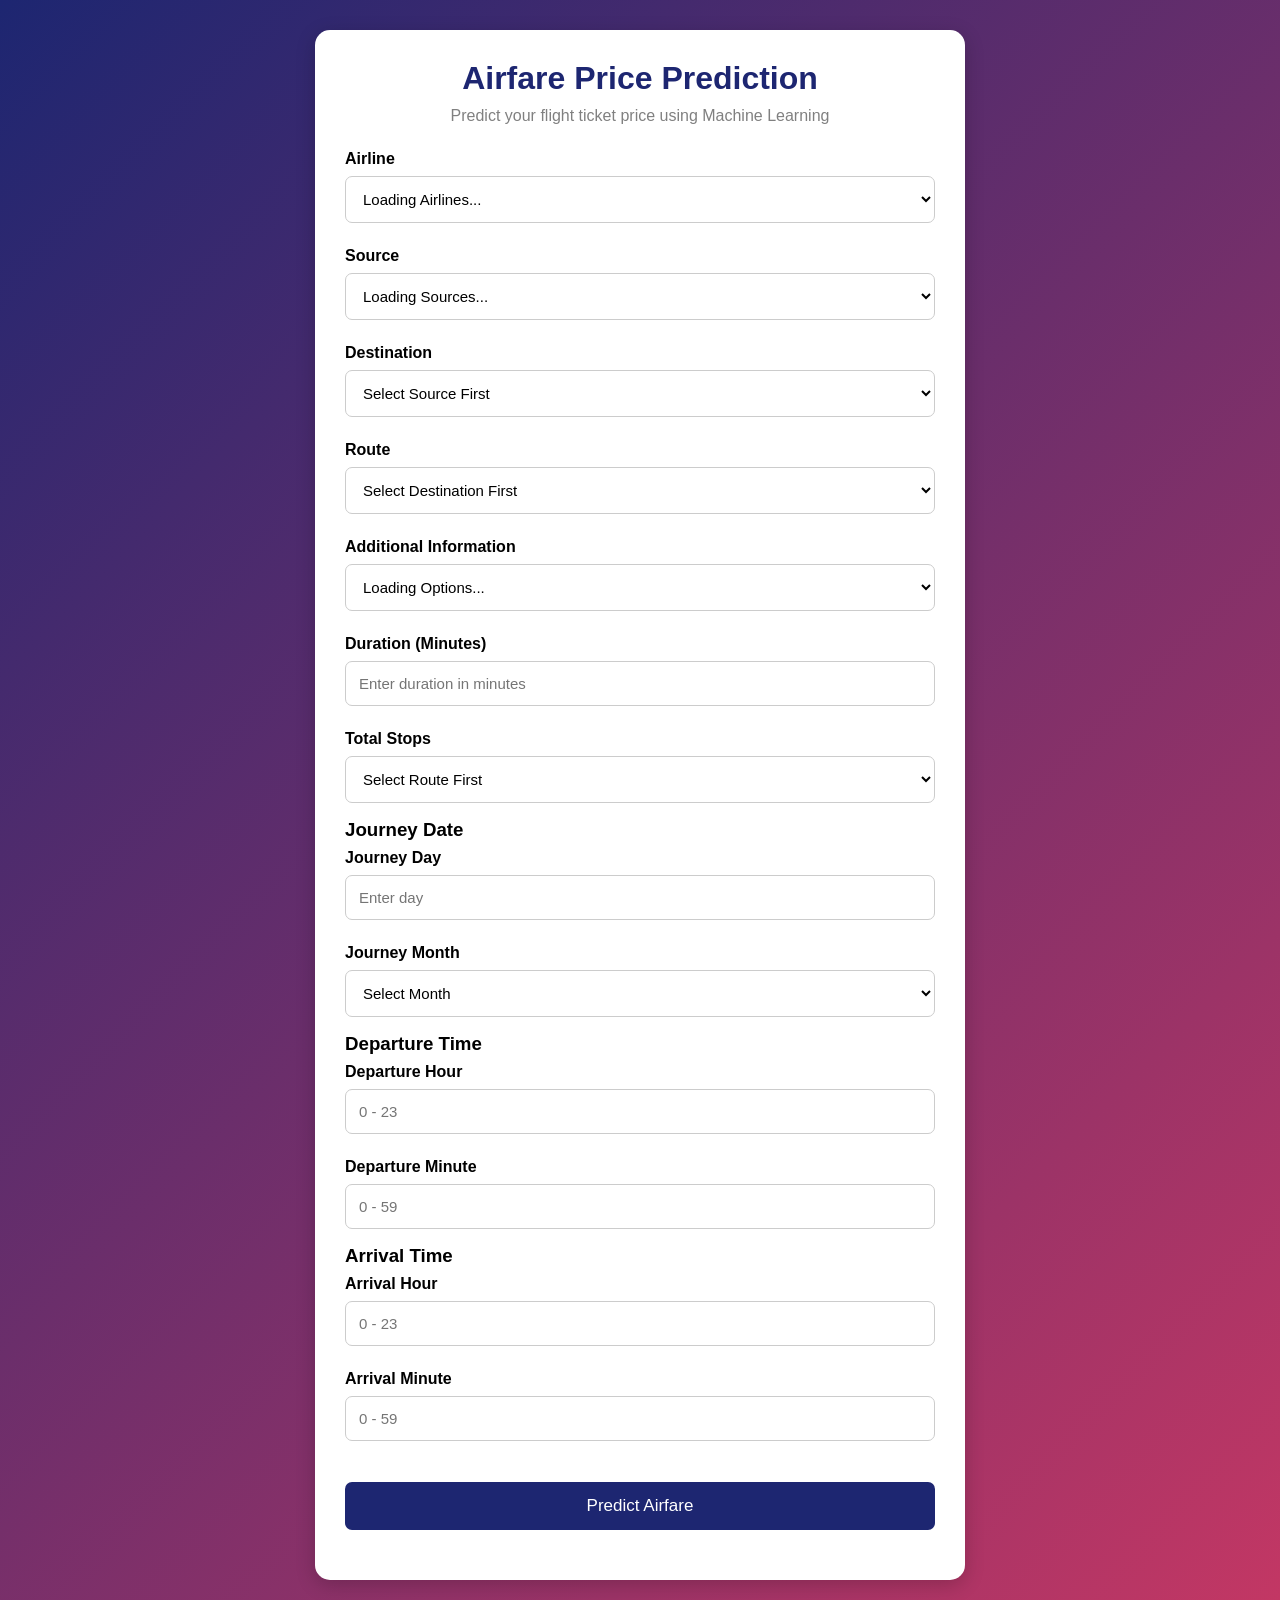
==== commit b8f2ea9e: "Update index.html" ====
--- a/index.html
+++ b/index.html
@@ -1,8 +1,51 @@
 <!DOCTYPE html>
-<html>
+<html lang="en">
+
 <head>
+    <meta charset="UTF-8">
+    <meta name="viewport" content="width=device-width, initial-scale=1.0">
+
     <title>Airfare Price Prediction</title>
+
     <link rel="stylesheet" href="style.css">
+
+    <style>
+        input,
+        select {
+            width: 100%;
+            padding: 13px;
+            margin: 8px 0 16px;
+            border: 1px solid #ccc;
+            border-radius: 7px;
+            box-sizing: border-box;
+            font-size: 15px;
+            background-color: white;
+        }
+
+        select {
+            cursor: pointer;
+        }
+
+        label {
+            display: block;
+            font-weight: bold;
+            margin-top: 8px;
+        }
+
+        button {
+            cursor: pointer;
+        }
+
+        button:disabled {
+            opacity: 0.6;
+            cursor: not-allowed;
+        }
+
+        #result {
+            margin-top: 20px;
+            text-align: center;
+        }
+    </style>
 </head>
 
 <body>
@@ -10,50 +53,127 @@
     <div class="container">
 
         <h1>Airfare Price Prediction</h1>
+
         <p>Predict your flight ticket price using Machine Learning</p>
 
         <form id="flightForm">
 
-            <label>Airline</label>
-            <input type="text" id="Airline" value="IndiGo" required>
+            <label for="Airline">Airline</label>
+            <select id="Airline" required>
+                <option value="">Loading Airlines...</option>
+            </select>
 
-            <label>Source</label>
-            <input type="text" id="Source" value="Delhi" required>
+            <label for="Source">Source</label>
+            <select id="Source" required>
+                <option value="">Loading Sources...</option>
+            </select>
 
-            <label>Destination</label>
-            <input type="text" id="Destination" value="Mumbai" required>
+            <label for="Destination">Destination</label>
+            <select id="Destination" required>
+                <option value="">Select Source First</option>
+            </select>
 
-            <label>Route</label>
-            <input type="text" id="Route" value="DEL → BOM" required>
+            <label for="Route">Route</label>
+            <select id="Route" required>
+                <option value="">Select Destination First</option>
+            </select>
 
-            <label>Additional Information</label>
-            <input type="text" id="Additional_Info" value="No info" required>
+            <label for="Additional_Info">Additional Information</label>
+            <select id="Additional_Info" required>
+                <option value="">Loading Options...</option>
+            </select>
 
-            <label>Duration (Minutes)</label>
-            <input type="number" id="Duration" value="135" required>
+            <label for="Duration">Duration (Minutes)</label>
+            <input
+                type="number"
+                id="Duration"
+                min="5"
+                max="2860"
+                placeholder="Enter duration in minutes"
+                required
+            >
 
-            <label>Total Stops</label>
-            <input type="number" id="Total_Stops" value="1" required>
+            <label for="Total_Stops">Total Stops</label>
+            <select id="Total_Stops" required>
+                <option value="">Select Route First</option>
+            </select>
 
-            <label>Journey Day</label>
-            <input type="number" id="Journey_Day" value="20" min="1" max="31" required>
+            <h3>Journey Date</h3>
 
-            <label>Journey Month</label>
-            <input type="number" id="Journey_Month" value="12" min="1" max="12" required>
+            <label for="Journey_Day">Journey Day</label>
+            <input
+                type="number"
+                id="Journey_Day"
+                min="1"
+                max="31"
+                placeholder="Enter day"
+                required
+            >
 
-            <label>Departure Hour</label>
-            <input type="number" id="Dep_Hour" value="8" min="0" max="23" required>
+            <label for="Journey_Month">Journey Month</label>
+            <select id="Journey_Month" required>
+                <option value="">Select Month</option>
+                <option value="1">January</option>
+                <option value="2">February</option>
+                <option value="3">March</option>
+                <option value="4">April</option>
+                <option value="5">May</option>
+                <option value="6">June</option>
+                <option value="7">July</option>
+                <option value="8">August</option>
+                <option value="9">September</option>
+                <option value="10">October</option>
+                <option value="11">November</option>
+                <option value="12">December</option>
+            </select>
 
-            <label>Departure Minute</label>
-            <input type="number" id="Dep_Minute" value="10" min="0" max="59" required>
+            <h3>Departure Time</h3>
 
-            <label>Arrival Hour</label>
-            <input type="number" id="Arrival_Hour" value="10" min="0" max="23" required>
+            <label for="Dep_Hour">Departure Hour</label>
+            <input
+                type="number"
+                id="Dep_Hour"
+                min="0"
+                max="23"
+                placeholder="0 - 23"
+                required
+            >
 
-            <label>Arrival Minute</label>
-            <input type="number" id="Arrival_Minute" value="15" min="0" max="59" required>
+            <label for="Dep_Minute">Departure Minute</label>
+            <input
+                type="number"
+                id="Dep_Minute"
+                min="0"
+                max="59"
+                placeholder="0 - 59"
+                required
+            >
 
-            <button type="submit">Predict Fare</button>
+            <h3>Arrival Time</h3>
+
+            <label for="Arrival_Hour">Arrival Hour</label>
+            <input
+                type="number"
+                id="Arrival_Hour"
+                min="0"
+                max="23"
+                placeholder="0 - 23"
+                required
+            >
+
+            <label for="Arrival_Minute">Arrival Minute</label>
+            <input
+                type="number"
+                id="Arrival_Minute"
+                min="0"
+                max="59"
+                placeholder="0 - 59"
+                required
+            >
+
+            <button type="submit" id="predictButton">
+                Predict Airfare
+            </button>
 
         </form>
 
--- a/style.css
+++ b/style.css
@@ -1,137 +1,70 @@
-*{box-sizing:border-box;margin:0;padding:0}
-:root{--navy:#07152f;--navy2:#0c2144;--blue:#4779ff;--cyan:#71d9e8;--ink:#12213c;--muted:#71809a;--line:#e8edf5;--pale:#f5f8fd}
-html{scroll-behavior:smooth}body{font-family:"DM Sans",sans-serif;color:var(--ink);background:#fff;overflow-x:hidden}
-a{text-decoration:none;color:inherit}.ambient{position:absolute;border-radius:50%;filter:blur(90px);opacity:.16;pointer-events:none}.ambient-one{width:360px;height:360px;background:#4e7dff;top:60px;right:2%}.ambient-two{width:280px;height:280px;background:#65d7e8;top:480px;left:-150px}
-.topbar{height:82px;max-width:1200px;margin:auto;padding:0 28px;display:flex;align-items:center;justify-content:space-between;position:relative;z-index:2}.brand{display:flex;align-items:center;gap:10px;font:800 23px Manrope,sans-serif;letter-spacing:-1px;color:#102344}.brand-icon{display:grid;place-items:center;width:34px;height:34px;border-radius:11px;background:linear-gradient(135deg,#4a7dff,#6dd6e7);color:white;font-size:18px}.brand-accent{color:#4b7dff}.topbar nav{display:flex;gap:38px;color:#6e7b92;font-size:13px;font-weight:600}.topbar nav a:hover{color:#4779ff}.top-cta{font-size:13px;font-weight:700;color:#376be9;border:1px solid #dce6ff;border-radius:30px;padding:11px 17px}.top-cta span{margin-left:9px}
-.hero{max-width:1200px;margin:0 auto;padding:75px 28px 105px;display:grid;grid-template-columns:1.02fr .98fr;align-items:center;gap:35px;position:relative;z-index:1}.eyebrow{font-size:10px;letter-spacing:2px;color:#4e79e9;font-weight:700;display:flex;align-items:center;gap:10px}.live-dot{width:7px;height:7px;background:#5bd6bb;border-radius:50%;box-shadow:0 0 0 4px #e8fbf5}.hero h1{font:800 clamp(48px,5.5vw,72px)/1.08 Manrope,sans-serif;letter-spacing:-3.7px;color:#0b1b38;margin:25px 0 20px}.hero h1 span,.section-heading h2 span,.center-heading h2 span,.about-section h2 span{background:linear-gradient(90deg,#4779ff,#42bcd0);-webkit-background-clip:text;background-clip:text;color:transparent}.hero-text{max-width:510px;color:#71809a;font-size:15px;line-height:1.9}.hero-actions{display:flex;align-items:center;gap:23px;margin-top:31px;flex-wrap:wrap}.primary-btn{border:0;display:inline-flex;align-items:center;justify-content:center;gap:24px;padding:15px 21px;border-radius:10px;background:linear-gradient(110deg,#4779ff,#3765e4);color:white;font:700 13px "DM Sans";box-shadow:0 12px 25px #4779ff35;cursor:pointer;transition:.2s}.primary-btn:hover{transform:translateY(-2px);box-shadow:0 16px 30px #4779ff50}.primary-btn span{font-size:18px}.trust-note{font-size:11px;color:#8995a9}.trust-note b{color:#344764}.trust-icon{color:#4d7cff;margin-right:7px}.hero-stats{display:flex;align-items:center;gap:25px;margin-top:53px}.hero-stats div{display:flex;flex-direction:column;gap:5px}.hero-stats strong{font:800 17px Manrope;color:#172b4d}.hero-stats small{font-size:10px;color:#8793a7}.hero-stats i{height:31px;width:1px;background:#e4eaf2}
-.hero-visual{height:400px;display:grid;place-items:center;position:relative}.orbit{position:absolute;border:1px solid #dfeaff;border-radius:50%;transform:rotate(-18deg)}.orbit-a{width:470px;height:300px}.orbit-b{width:390px;height:250px;transform:rotate(34deg)}.flight-card{position:relative;z-index:1;width:min(100%,420px);padding:25px 27px 24px;background:linear-gradient(145deg,#102b56,#091a38);border:1px solid #ffffff22;border-radius:20px;box-shadow:0 30px 70px #10264c38;color:white;transform:rotate(-3deg)}.flight-card-top{display:flex;justify-content:space-between;align-items:center;font-size:8px;letter-spacing:1.5px;color:#9cb1d3}.flight-status{color:#8ce5d0;font-size:7px;letter-spacing:1px}.flight-status b{display:inline-block;width:5px;height:5px;background:#69dbb8;border-radius:50%;margin-right:5px}.route{display:flex;align-items:center;justify-content:space-between;margin:35px 0 30px}.airport-code{display:block;font:800 34px Manrope;letter-spacing:-1px}.airport-name{font-size:10px;color:#a6b8d3}.route-middle{width:42%;display:flex;flex-direction:column;align-items:center;gap:7px;color:#7fe0e5}.route-middle>span{font-size:20px}.route-line{height:1px;width:100%;background:linear-gradient(90deg,#4d79ff,#79e1e0);position:relative}.route-line:before,.route-line:after{content:"";position:absolute;top:-3px;width:6px;height:6px;border:1px solid #77dfe1;border-radius:50%;background:#10264b}.route-line:before{left:0}.route-line:after{right:0}.route-middle small{font-size:7px;letter-spacing:1.2px;color:#8198bd}.route-right{text-align:right}.flight-divider{height:1px;background:#ffffff20}.ticket-bottom{display:flex;justify-content:space-between;align-items:end;padding-top:21px}.ticket-bottom small{display:block;color:#93a8c9;font-size:8px;letter-spacing:1.4px;margin-bottom:8px}.ticket-bottom strong{font:700 19px/1.45 Manrope}.shine{color:#75dbe2}.ticket-stamp{width:47px;height:47px;border:1px dashed #6e8ab6;border-radius:50%;display:grid;place-content:center;text-align:center;color:#8fe3e1;font-size:11px;line-height:1.2;transform:rotate(12deg)}.floating-chip{position:absolute;z-index:2;padding:12px 16px;border-radius:11px;background:white;box-shadow:0 12px 35px #1b3d7020;font-size:10px;font-weight:700;color:#40516c}.chip-top{top:48px;right:-4px}.chip-top span{color:#4e7cff;margin-right:7px}.chip-bottom{bottom:40px;left:-7px}.chip-check{display:inline-grid;place-items:center;width:17px;height:17px;background:#e3fbf2;color:#22a77e;border-radius:50%;margin-right:7px}.plane-decoration{position:absolute;right:8%;top:8%;font-size:27px;color:#7ba1ff;transform:rotate(-12deg);opacity:.65}
-.predict-section{background:var(--pale);padding:85px 24px 95px;position:relative}.section-heading{max-width:1000px;margin:0 auto 32px;display:flex;justify-content:space-between;align-items:end}.section-heading h2,.center-heading h2,.about-section h2{font:800 36px/1.2 Manrope;letter-spacing:-1.5px;margin-top:13px;color:#10213e}.section-heading p{font-size:12px;line-height:1.8;color:#7a879b}.eyebrow-line{width:23px;height:2px;background:#5c83f3}.predict-card{max-width:1000px;margin:auto;background:#fff;border:1px solid #e9eef6;border-radius:18px;padding:34px 38px;box-shadow:0 18px 55px #1b3d700b}.form-section-title{display:flex;align-items:center;gap:13px;margin-bottom:22px}.step-number{width:32px;height:32px;border-radius:10px;display:grid;place-items:center;background:#edf3ff;color:#4779f4;font:700 11px Manrope}.form-section-title b{display:block;font:700 14px Manrope;color:#182b49}.form-section-title small{display:block;color:#97a1b2;font-size:10px;margin-top:3px}.section-spaced{margin-top:35px}.form-grid{display:grid;grid-template-columns:repeat(4,1fr);gap:17px}.field{display:flex;flex-direction:column;gap:8px;font-size:11px;font-weight:700;color:#4b5a72}.field input,.field select{width:100%;height:45px;border:1px solid #e4eaf2;border-radius:8px;padding:0 12px;background:#fff;color:#34445e;font:500 12px "DM Sans";outline:none;transition:.2s}.field input:focus,.field select:focus{border-color:#6d91ff;box-shadow:0 0 0 3px #4779ff15}.field input::placeholder{color:#b0bac9}.field-hint{font-size:9px;color:#9aa5b5;font-weight:400;margin-top:-3px}.form-grid-last{grid-template-columns:repeat(2,minmax(0,1fr));max-width:490px}.form-footer{margin-top:33px;padding-top:24px;border-top:1px solid #edf0f5;display:flex;justify-content:space-between;align-items:center;gap:20px}.secure-note{font-size:10px;color:#98a3b3}.secure-note span{font-size:16px;color:#5b83ef;margin-right:7px}.submit-btn{min-width:185px}.message{display:none;margin-top:18px;padding:12px 14px;border-radius:8px;font-size:12px}.error-message{background:#fff0f0;color:#b43e4b}.result-card{display:none;max-width:1000px;margin:20px auto 0;padding:24px 30px;background:#0d2850;border-radius:15px;color:white;align-items:center;gap:18px;box-shadow:0 15px 35px #102b5625}.result-card.show{display:flex;animation:rise .4s ease}.result-icon{width:46px;height:46px;border-radius:14px;display:grid;place-items:center;background:#ffffff17;color:#7de0df;font-size:22px}.result-label{font-size:9px;letter-spacing:1.7px;color:#a9bddb}.result-price{font:800 34px Manrope;margin:4px 0}.result-card p{font-size:10px;color:#a9bddb}.reset-btn{margin-left:auto;border:1px solid #ffffff42;background:transparent;color:white;border-radius:8px;padding:11px 14px;font:600 10px "DM Sans";cursor:pointer}
-.how-section{max-width:1100px;margin:auto;padding:92px 28px}.center-heading{text-align:center}.center-heading .eyebrow{justify-content:center}.center-heading h2{margin-top:14px}.center-heading>p{font-size:12px;color:#8793a7;margin-top:12px}.steps{display:grid;grid-template-columns:repeat(3,1fr);gap:20px;margin-top:43px}.step-card{padding:27px 25px;border:1px solid #e9eef5;border-radius:14px;background:#fff;transition:.2s}.step-card:hover{transform:translateY(-5px);box-shadow:0 18px 40px #1c3d7010}.step-icon{width:43px;height:43px;display:grid;place-items:center;border-radius:12px;background:#edf3ff;color:#4779f4;font-size:21px;margin-bottom:22px}.step-count{font-size:9px;letter-spacing:1.5px;color:#6b8df1;font-weight:700}.step-card h3{font:700 16px Manrope;margin:9px 0}.step-card p{font-size:11px;line-height:1.8;color:#8793a7}
-.about-section{max-width:1100px;margin:0 auto 90px;padding:43px 50px;background:linear-gradient(120deg,#f2f7ff,#f1fbfc);border-radius:18px;display:flex;gap:40px;align-items:center}.about-mark{flex:0 0 115px;height:115px;border-radius:28px;background:linear-gradient(140deg,#4779ff,#69d2dc);display:grid;place-items:center;color:white;font-size:48px;box-shadow:0 16px 30px #4779ff30}.about-section h2{font-size:30px}.about-section p{max-width:650px;font-size:12px;line-height:1.9;color:#74839a;margin:14px 0 18px}.tech-pills{display:flex;gap:8px;flex-wrap:wrap}.tech-pills span{font-size:9px;font-weight:700;color:#4f6fae;background:#fff;border:1px solid #e3ebf8;border-radius:20px;padding:7px 11px}
-footer{max-width:1200px;margin:auto;padding:25px 28px 32px;display:flex;align-items:center;justify-content:space-between;border-top:1px solid #edf0f5}footer .brand{font-size:19px}footer .brand-icon{width:29px;height:29px;font-size:15px}footer>span{font-size:10px;color:#9aa4b3}
-@keyframes rise{from{opacity:0;transform:translateY(12px)}to{opacity:1;transform:translateY(0)}}
-@media(max-width:850px){.hero{grid-template-columns:1fr;padding-top:55px;gap:5px}.hero-visual{height:360px}.hero-copy{max-width:650px}.form-grid{grid-template-columns:repeat(2,1fr)}.section-heading{align-items:start;gap:20px}.about-section{margin-left:24px;margin-right:24px}}
-@media(max-width:600px){.topbar{height:70px;padding:0 19px}.topbar nav{display:none}.top-cta{font-size:11px;padding:9px 12px}.hero{padding:48px 21px 70px}.hero h1{font-size:49px;letter-spacing:-2.7px}.hero-text{font-size:13px}.hero-stats{gap:14px;margin-top:38px}.hero-stats small{font-size:8px}.hero-visual{height:320px;margin-top:5px}.flight-card{padding:21px;width:94%}.airport-code{font-size:29px}.chip-top{right:0;top:17px}.chip-bottom{left:0;bottom:16px}.orbit-a{width:340px;height:250px}.orbit-b{width:300px;height:210px}.predict-section{padding:65px 15px}.section-heading{display:block;padding:0 7px}.section-heading h2,.center-heading h2{font-size:30px}.section-heading p{margin-top:12px}.predict-card{padding:25px 19px}.form-grid,.form-grid-last{grid-template-columns:1fr;max-width:none;gap:14px}.section-spaced{margin-top:29px}.form-footer{align-items:stretch;flex-direction:column}.submit-btn{width:100%}.result-card{align-items:flex-start;flex-wrap:wrap;padding:20px}.result-price{font-size:29px}.reset-btn{margin:5px 0 0 64px}.how-section{padding:68px 20px}.steps{grid-template-columns:1fr;gap:12px;margin-top:30px}.step-card{padding:22px}.about-section{margin:0 15px 60px;padding:28px 23px;display:block}.about-mark{width:75px;height:75px;font-size:33px;margin-bottom:25px;border-radius:20px}.about-section h2{font-size:27px}footer{padding:22px 20px;gap:12px;flex-wrap:wrap}footer>span:nth-child(2){order:3;width:100%}}
+* {
+    margin: 0;
+    padding: 0;
+    box-sizing: border-box;
+}
 
-.spinner{display:inline-block;width:13px;height:13px;border:2px solid #ffffff70;border-top-color:#fff;border-radius:50%;animation:spin .7s linear infinite}@keyframes spin{to{transform:rotate(360deg)}}
+body {
+    font-family: Arial, sans-serif;
+    background: linear-gradient(135deg, #1d2671, #c33764);
+    padding: 30px;
+}
 
-/* ========================================================
-   SkyFare 2.0 Upgraded Styles: Presets, Badges, Ranges
-   ======================================================== */
-.presets-container{max-width:1000px;margin:0 auto 18px;display:flex;align-items:center;gap:14px;flex-wrap:wrap}
-.presets-label{font-size:11px;font-weight:700;color:#5a6c88}
-.presets-pills{display:flex;gap:10px;flex-wrap:wrap}
-.preset-pill{border:1px solid #dce5f2;background:#fff;border-radius:20px;padding:6px 14px;font:600 11px 'DM Sans',sans-serif;color:#355380;cursor:pointer;transition:all .2s ease;box-shadow:0 2px 6px #10264c08}
-.preset-pill:hover{border-color:#4779ff;color:#4779ff;transform:translateY(-1px);box-shadow:0 4px 12px #4779ff20}
-.preset-pill:active{transform:translateY(0)}
+.container {
+    max-width: 650px;
+    margin: auto;
+    background: white;
+    padding: 30px;
+    border-radius: 15px;
+    box-shadow: 0 5px 20px rgba(0,0,0,0.2);
+}
 
-.field-title-row{display:flex;justify-content:space-between;align-items:center;width:100%}
-.auto-tag{font-size:9px;font-weight:700;color:#357aff;background:#e9f0ff;padding:2px 7px;border-radius:10px;text-transform:uppercase;letter-spacing:.5px}
-.duration-badge{font-size:9px;font-weight:700;color:#18805a;background:#e6f8f0;padding:2px 7px;border-radius:10px}
-.next-day-badge{font-size:9px;font-weight:700;color:#c05621;background:#feebc8;padding:2px 7px;border-radius:10px}
+h1 {
+    text-align: center;
+    color: #1d2671;
+    margin-bottom: 10px;
+}
 
-.result-content{flex:1;display:flex;flex-direction:column;gap:6px}
-.result-top-bar{display:flex;align-items:center;gap:12px;flex-wrap:wrap}
-.confidence-pill{font-size:9px;font-weight:700;color:#49e3be;background:#ffffff15;border:1px solid #49e3be40;padding:3px 9px;border-radius:12px;text-transform:uppercase;letter-spacing:.8px}
+p {
+    text-align: center;
+    margin-bottom: 25px;
+    color: gray;
+}
 
-.result-range-box{margin:8px 0;padding:10px 14px;background:#ffffff0d;border:1px solid #ffffff1a;border-radius:10px;display:flex;align-items:baseline;gap:8px;flex-wrap:wrap}
-.range-label{font-size:11px;color:#9cb5d8}
-.result-range-box strong{font:700 16px Manrope,sans-serif;color:#7fe0e5}
-.result-range-box small{font-size:9px;color:#859bb8}
+label {
+    display: block;
+    margin-top: 15px;
+    font-weight: bold;
+}
 
-.result-chips{display:flex;gap:8px;margin-top:4px;flex-wrap:wrap}
-.result-chip{font-size:10px;font-weight:600;color:#cfe2ff;background:#ffffff12;padding:4px 10px;border-radius:6px;border:1px solid #ffffff18}
-.result-disclaimer{font-size:9px;color:#89a2c3;margin-top:6px}
+input {
+    width: 100%;
+    padding: 12px;
+    margin-top: 7px;
+    border: 1px solid #ccc;
+    border-radius: 6px;
+}
 
-/* ========================================================
-   SkyFare 2.5 — Interactive Date Strip & ML Features
-   ======================================================== */
-.field-date-group{display:flex;flex-direction:column;gap:8px}
-.quick-dates-pills{display:flex;gap:6px;flex-wrap:wrap;margin-top:2px}
-.date-chip{border:1px solid #dce4f0;background:#f8faff;border-radius:12px;padding:3px 9px;font:600 10px 'DM Sans',sans-serif;color:#496185;cursor:pointer;transition:.15s}
-.date-chip:hover{background:#4779ff;color:#fff;border-color:#4779ff}
+button {
+    width: 100%;
+    padding: 14px;
+    margin-top: 25px;
+    background: #1d2671;
+    color: white;
+    border: none;
+    border-radius: 7px;
+    font-size: 17px;
+    cursor: pointer;
+}
 
-.date-strip-container{margin-top:16px;padding:14px 18px;background:#f5f8fd;border:1px solid #e5edf7;border-radius:12px}
-.date-strip-header{display:flex;justify-content:space-between;align-items:center;margin-bottom:10px}
-.date-strip-title{font:700 11px Manrope,sans-serif;color:#2c4060}
-.date-strip-hint{font-size:9px;color:#8596ac}
-.date-cards-strip{display:grid;grid-template-columns:repeat(7,1fr);gap:8px}
-.date-card{padding:9px 6px;background:#fff;border:1px solid #dfe6f2;border-radius:10px;text-align:center;cursor:pointer;transition:all .2s ease;display:flex;flex-direction:column;gap:3px}
-.date-card:hover{transform:translateY(-2px);border-color:#4779ff;box-shadow:0 4px 12px #4779ff18}
-.date-card.active{background:linear-gradient(135deg,#12294f,#081b39);border-color:#4779ff;color:#fff;box-shadow:0 4px 15px #11284d25}
-.date-card-day{font:700 10px Manrope;color:#355380}
-.date-card.active .date-card-day{color:#79e1e0}
-.date-card-date{font-size:9px;color:#78889e}
-.date-card.active .date-card-date{color:#cfe2ff}
-.date-card-tag{font-size:8px;font-weight:700;padding:2px 4px;border-radius:4px;margin-top:2px;display:inline-block}
-.tag-low{background:#e6f8f0;color:#18805a}
-.tag-med{background:#fff8e6;color:#b7791f}
-.tag-high{background:#ffebee;color:#c53030}
+button:hover {
+    background: #c33764;
+}
 
-/* Advisory Banner */
-.advisory-card{display:flex;align-items:center;gap:14px;padding:14px 18px;background:#ffffff12;border:1px solid #ffffff24;border-radius:12px;margin:12px 0}
-.advisory-badge{font:800 11px Manrope;padding:5px 12px;border-radius:8px;letter-spacing:.8px;text-transform:uppercase;white-space:nowrap}
-.badge-danger{background:#e53e3e;color:#fff}
-.badge-warning{background:#dd6b20;color:#fff}
-.badge-info{background:#3182ce;color:#fff}
-.badge-success{background:#38a169;color:#fff}
-.advisory-text b{display:block;font:700 13px Manrope;color:#fff;margin-bottom:2px}
-.advisory-text p{font-size:10px;color:#adc3e2;line-height:1.4}
-
-/* 7-Day Trend Chart */
-.trend-section{margin:14px 0;padding:16px 20px;background:#ffffff0d;border:1px solid #ffffff18;border-radius:12px}
-.trend-header{display:flex;justify-content:space-between;align-items:baseline;margin-bottom:14px}
-.trend-title{font:700 12px Manrope;color:#7fe0e5}
-.trend-subtitle{font-size:9px;color:#8ba2c2}
-.trend-bars{display:grid;grid-template-columns:repeat(7,1fr);gap:10px;align-items:end;height:140px;padding-top:20px}
-.trend-bar-wrapper{display:flex;flex-direction:column;align-items:center;height:100%;justify-content:flex-end;cursor:pointer;transition:.15s}
-.trend-bar-wrapper:hover .trend-bar{filter:brightness(1.2)}
-.trend-bar{width:100%;background:linear-gradient(180deg,#4779ff,#2b51bc);border-radius:6px 6px 0 0;min-height:15px;transition:all .3s ease;position:relative}
-.trend-bar.cheapest{background:linear-gradient(180deg,#38d39f,#1e9870);box-shadow:0 0 14px #38d39f40}
-.trend-bar.selected{background:linear-gradient(180deg,#7fe0e5,#3498db);box-shadow:0 0 14px #7fe0e550}
-.trend-bar-price{font:700 9px Manrope;color:#fff;margin-bottom:4px;white-space:nowrap}
-.trend-bar-label{font-size:9px;color:#8ba3c5;margin-top:6px;white-space:nowrap}
-.cheapest-badge{position:absolute;top:-18px;left:50%;transform:translateX(-50%);background:#22c55e;color:#fff;font:800 7px Manrope;padding:1px 5px;border-radius:4px;white-space:nowrap}
-
-/* Airline Comparison Grid */
-.airline-comp-section{margin:14px 0;padding:16px 20px;background:#ffffff0d;border:1px solid #ffffff18;border-radius:12px}
-.comp-header{display:flex;justify-content:space-between;align-items:baseline;margin-bottom:12px}
-.comp-title{font:700 12px Manrope;color:#7fe0e5}
-.comp-subtitle{font-size:9px;color:#8ba2c2}
-.airline-grid{display:grid;grid-template-columns:repeat(3,1fr);gap:10px}
-.airline-card{padding:12px 14px;background:#ffffff10;border:1px solid #ffffff1c;border-radius:10px;cursor:pointer;transition:.2s;position:relative}
-.airline-card:hover{transform:translateY(-2px);background:#ffffff18;border-color:#4779ff}
-.airline-card.cheapest{border-color:#38d39f;background:#38d39f15}
-.airline-card.selected{border-color:#7fe0e5;background:#7fe0e515}
-.airline-card-top{display:flex;justify-content:space-between;align-items:center;margin-bottom:6px}
-.airline-name{font:700 12px Manrope;color:#fff}
-.airline-tier{font-size:8px;color:#94a9c7}
-.airline-fare{font:800 16px Manrope;color:#7fe0e5;margin-top:4px}
-.badge-cheapest{font:700 7px Manrope;background:#22c55e;color:#fff;padding:2px 6px;border-radius:4px;text-transform:uppercase}
-.badge-selected{font:700 7px Manrope;background:#3b82f6;color:#fff;padding:2px 6px;border-radius:4px;text-transform:uppercase}
-
-/* Explainable AI (XAI) */
-.xai-section{margin:14px 0;padding:16px 20px;background:#ffffff0d;border:1px solid #ffffff18;border-radius:12px}
-.xai-header{display:flex;justify-content:space-between;align-items:baseline;margin-bottom:12px}
-.xai-title{font:700 12px Manrope;color:#7fe0e5}
-.xai-subtitle{font-size:9px;color:#8ba2c2}
-.xai-list{display:flex;flex-direction:column;gap:8px}
-.xai-item{display:flex;justify-content:space-between;align-items:center;padding:8px 12px;background:#ffffff08;border-radius:8px;font-size:10px}
-.xai-factor{color:#cfe0f7}
-.xai-amount{font:700 11px Manrope;color:#89e4df}
-
-/* Tradeoff Box */
-.tradeoff-card{display:flex;align-items:center;gap:12px;padding:12px 16px;background:#ffffff10;border:1px solid #ffffff1c;border-radius:10px;margin-top:12px}
-.tradeoff-icon{font-size:22px}
-.tradeoff-body b{display:block;font:700 11px Manrope;color:#fff;margin-bottom:2px}
-.tradeoff-body p{font-size:10px;color:#a3bad9}
-
-@media(max-width:850px){
-  .date-cards-strip{grid-template-columns:repeat(4,1fr)}
-  .airline-grid{grid-template-columns:repeat(2,1fr)}
-  .trend-bars{gap:6px}
+#result {
+    margin-top: 25px;
+    text-align: center;
+    font-size: 22px;
+    font-weight: bold;
+    color: green;
 }
-@media(max-width:600px){
-  .date-cards-strip{grid-template-columns:repeat(2,1fr)}
-  .airline-grid{grid-template-columns:1fr}
-}
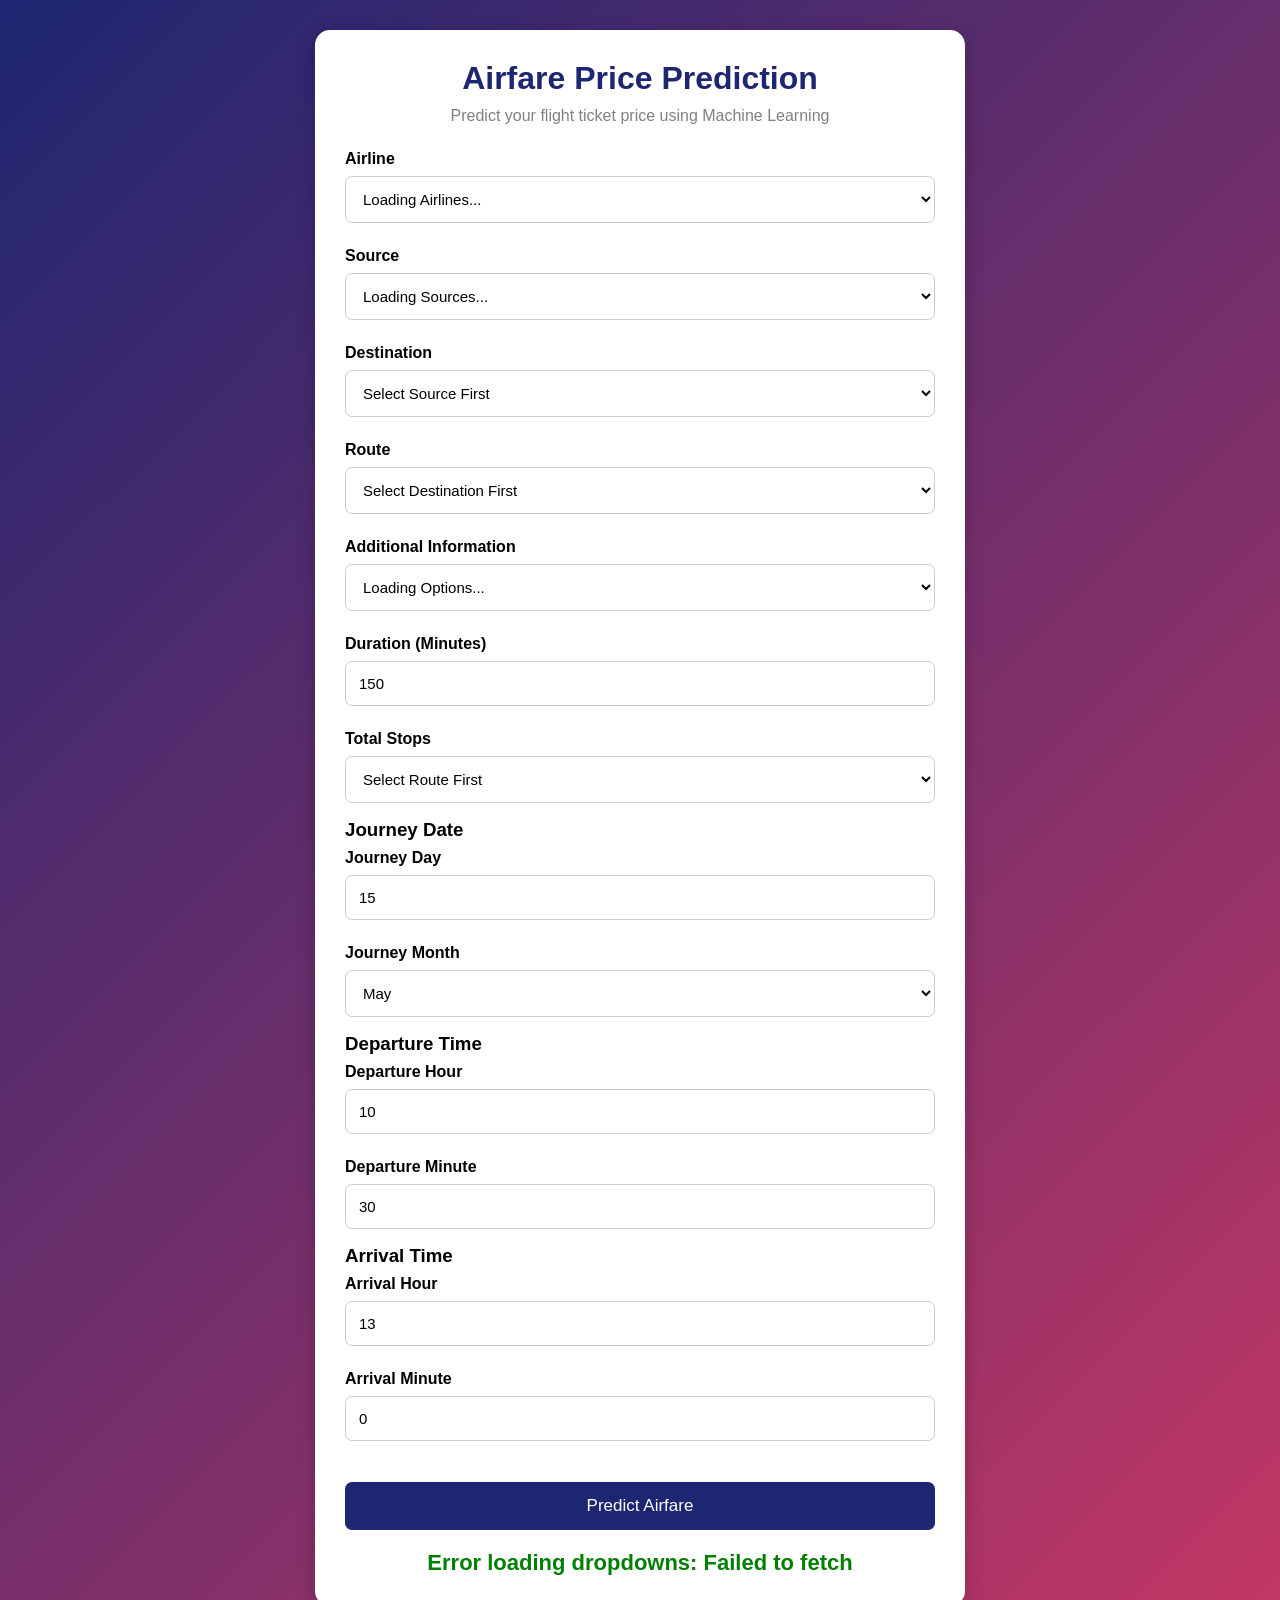
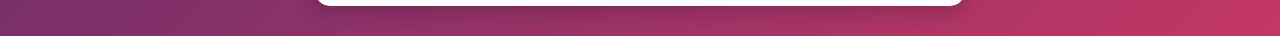
==== commit 65275c24: "Auto-select first destination, prefill default inputs, and guard route submission" ====
--- a/index.html
+++ b/index.html
@@ -89,6 +89,7 @@
                 id="Duration"
                 min="5"
                 max="2860"
+                value="150"
                 placeholder="Enter duration in minutes"
                 required
             >
@@ -106,6 +107,7 @@
                 id="Journey_Day"
                 min="1"
                 max="31"
+                value="15"
                 placeholder="Enter day"
                 required
             >
@@ -117,7 +119,7 @@
                 <option value="2">February</option>
                 <option value="3">March</option>
                 <option value="4">April</option>
-                <option value="5">May</option>
+                <option value="5" selected>May</option>
                 <option value="6">June</option>
                 <option value="7">July</option>
                 <option value="8">August</option>
@@ -135,6 +137,7 @@
                 id="Dep_Hour"
                 min="0"
                 max="23"
+                value="10"
                 placeholder="0 - 23"
                 required
             >
@@ -145,6 +148,7 @@
                 id="Dep_Minute"
                 min="0"
                 max="59"
+                value="30"
                 placeholder="0 - 59"
                 required
             >
@@ -157,6 +161,7 @@
                 id="Arrival_Hour"
                 min="0"
                 max="23"
+                value="13"
                 placeholder="0 - 23"
                 required
             >
@@ -167,6 +172,7 @@
                 id="Arrival_Minute"
                 min="0"
                 max="59"
+                value="0"
                 placeholder="0 - 59"
                 required
             >
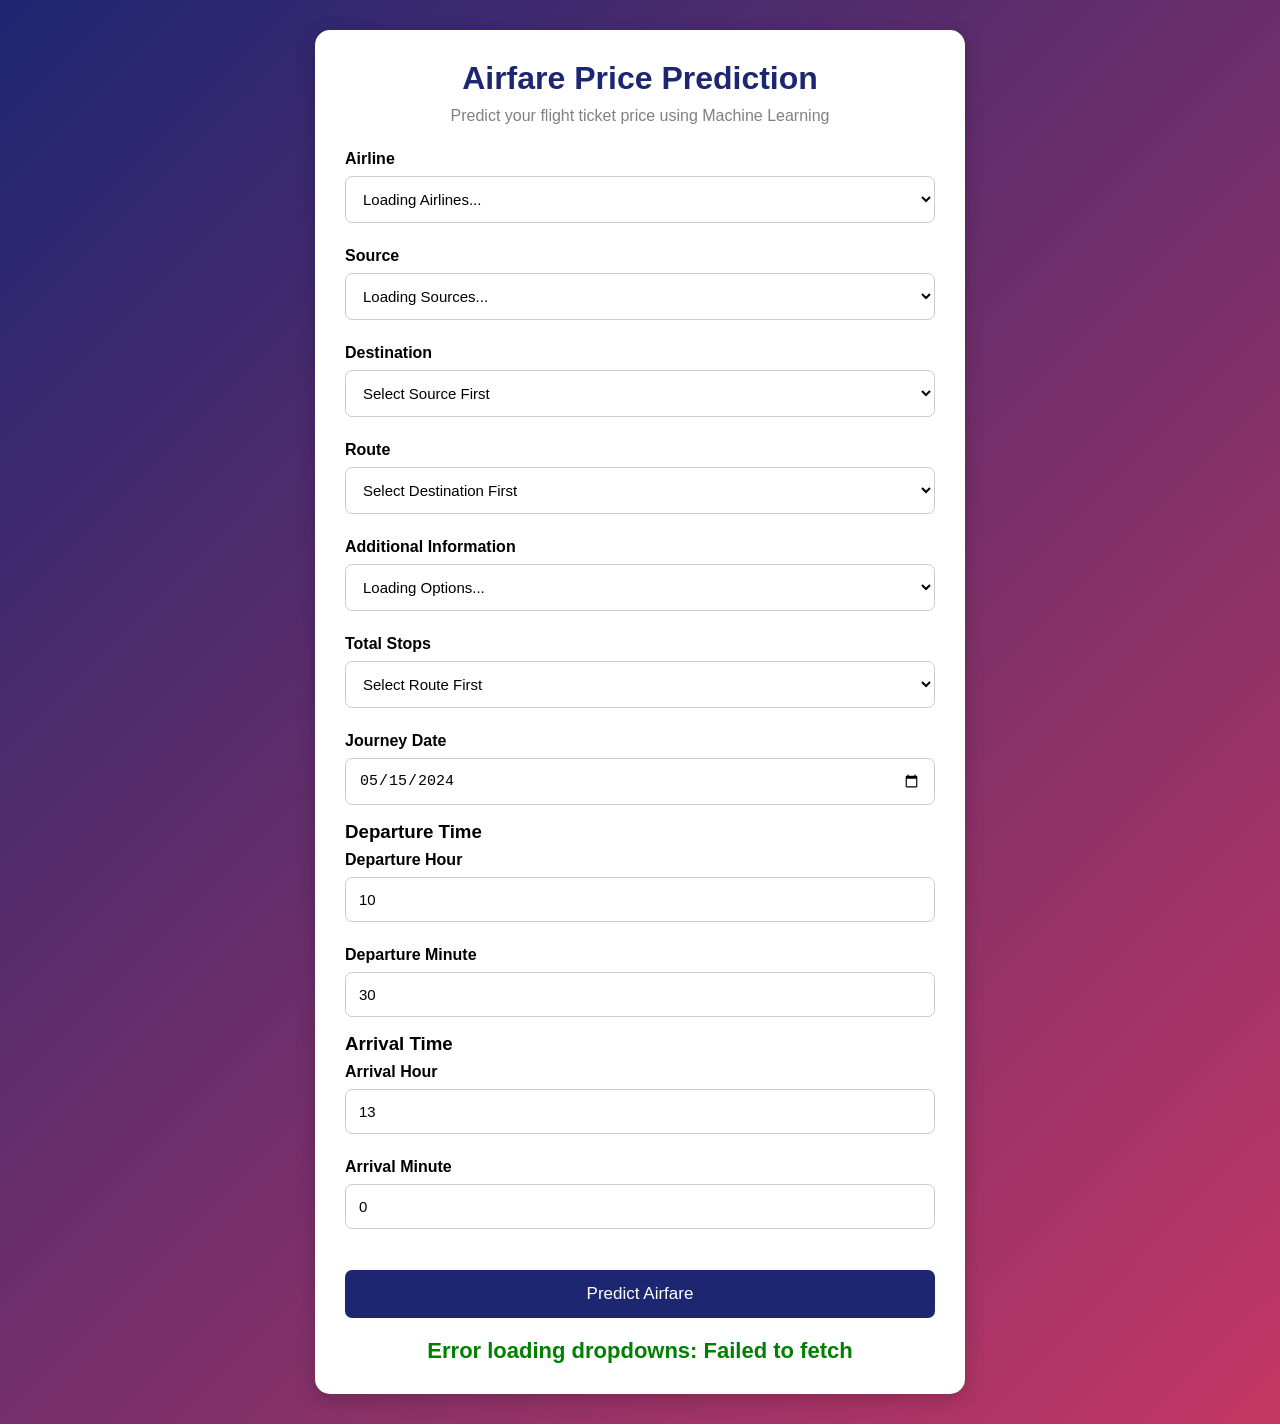
==== commit 26b6a024: "Auto-calculate duration, add calendar date picker, multi-airline comparison, and booking advice" ====
--- a/index.html
+++ b/index.html
@@ -83,51 +83,18 @@
                 <option value="">Loading Options...</option>
             </select>
 
-            <label for="Duration">Duration (Minutes)</label>
-            <input
-                type="number"
-                id="Duration"
-                min="5"
-                max="2860"
-                value="150"
-                placeholder="Enter duration in minutes"
-                required
-            >
-
             <label for="Total_Stops">Total Stops</label>
             <select id="Total_Stops" required>
                 <option value="">Select Route First</option>
             </select>
 
-            <h3>Journey Date</h3>
-
-            <label for="Journey_Day">Journey Day</label>
+            <label for="Journey_Date">Journey Date</label>
             <input
-                type="number"
-                id="Journey_Day"
-                min="1"
-                max="31"
-                value="15"
-                placeholder="Enter day"
+                type="date"
+                id="Journey_Date"
+                value="2024-05-15"
                 required
             >
-
-            <label for="Journey_Month">Journey Month</label>
-            <select id="Journey_Month" required>
-                <option value="">Select Month</option>
-                <option value="1">January</option>
-                <option value="2">February</option>
-                <option value="3">March</option>
-                <option value="4">April</option>
-                <option value="5" selected>May</option>
-                <option value="6">June</option>
-                <option value="7">July</option>
-                <option value="8">August</option>
-                <option value="9">September</option>
-                <option value="10">October</option>
-                <option value="11">November</option>
-                <option value="12">December</option>
-            </select>
 
             <h3>Departure Time</h3>
 
